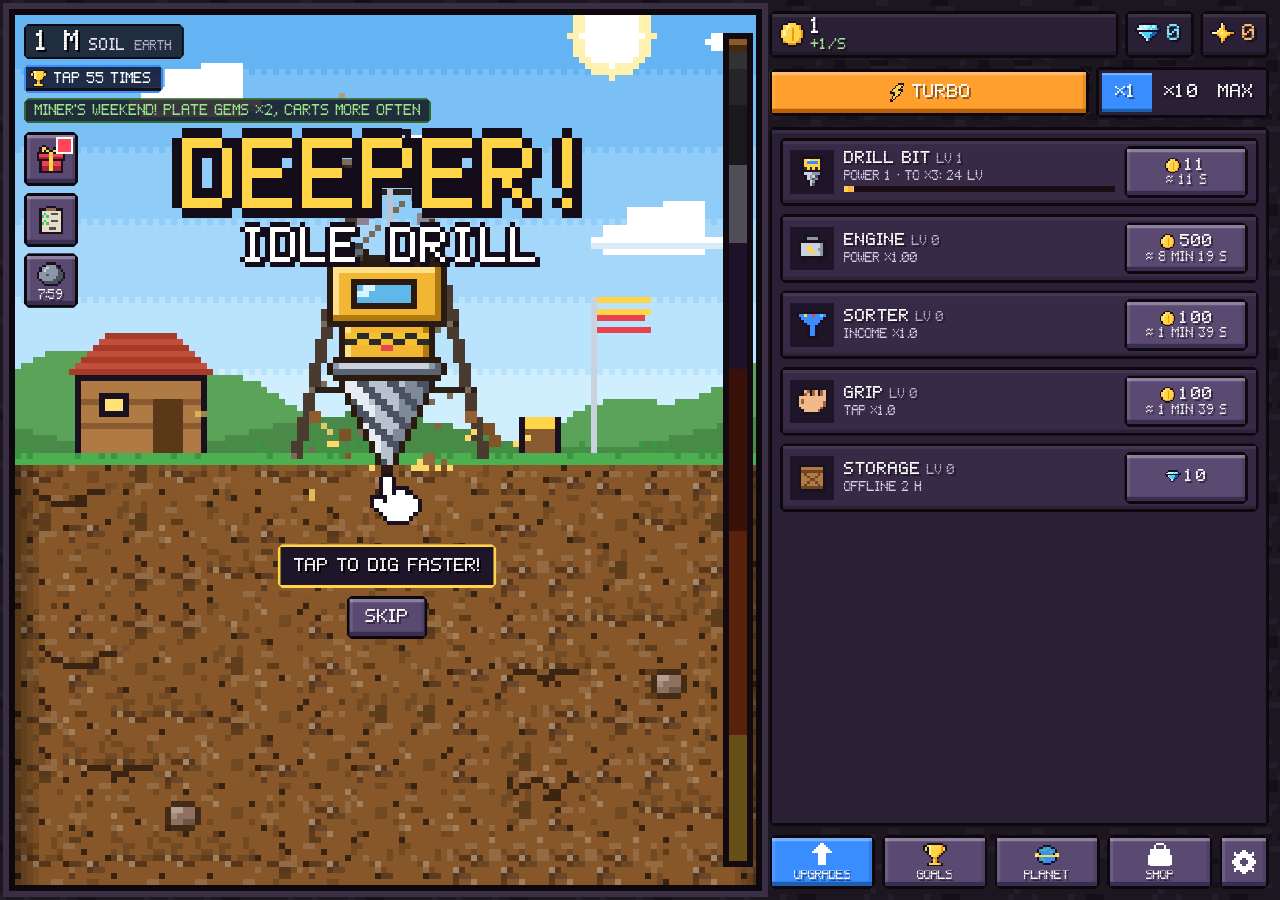
==== deep-drill/index.html @ 2fee003e "Deeper! Idle Drill: pixel-art idle drill game for CrazyGames" ====
<!doctype html>
<html lang="en">
<head>
  <meta charset="utf-8">
  <meta name="viewport" content="width=device-width,initial-scale=1,maximum-scale=1,user-scalable=no,viewport-fit=cover">
  <title>Deeper! Idle Drill</title>
  <link rel="stylesheet" href="css/style.css?v=12304f63">
  <script src="https://sdk.crazygames.com/crazygames-sdk-v3.js" onerror="window.__NO_SDK__=true"></script>
</head>
<body>
  <canvas id="game"></canvas>
  <div id="ui"></div>
  <div id="loader"><div class="ltitle">DEEPER!</div><div class="bar"><i></i></div></div>
  <script src="js/platform.js?v=12304f63"></script>
  <script src="js/i18n.js?v=12304f63"></script>
  <script src="js/audio.js?v=12304f63"></script>
  <script src="js/save.js?v=12304f63"></script>
  <script src="js/input.js?v=12304f63"></script>
  <script src="js/game/formulas.js?v=12304f63"></script>
  <script src="js/game/data.js?v=12304f63"></script>
  <script src="js/game/pixel.js?v=12304f63"></script>
  <script src="js/game/retention.js?v=12304f63"></script>
  <script src="js/game/crystal.js?v=12304f63"></script>
  <script src="js/game/sim.js?v=12304f63"></script>
  <script src="js/game/goals.js?v=12304f63"></script>
  <script src="js/game/render.js?v=12304f63"></script>
  <script src="js/ui.js?v=12304f63"></script>
  <script src="js/main.js?v=12304f63"></script>
</body>
</html>
---- deep-drill/css/style.css ----
@font-face { font-family: "DrillPixel"; src: url("../fonts/drillpixel.woff") format("woff"); font-display: block; }
:root {
  --mut: #B9AFCB;
  --font: "DrillPixel", system-ui, -apple-system, "Segoe UI", Roboto, Arial, sans-serif;
  --ink: #0C080E;
  --panel: #2A2036;
  --panel2: #362A46;
  --gold: #FFD447;
  --gem: #7FE3FF;
  --n: 4px;
  --notch: polygon(var(--n) 0, calc(100% - var(--n)) 0, 100% var(--n), 100% calc(100% - var(--n)), calc(100% - var(--n)) 100%, var(--n) 100%, 0 calc(100% - var(--n)), 0 var(--n));
}
html, body {
  margin: 0; height: 100%; overflow: hidden; background: #1B1620; color: #fff;
  touch-action: none; overscroll-behavior: none;
  -webkit-user-select: none; -moz-user-select: none; -ms-user-select: none; user-select: none;
  -webkit-touch-callout: none; -webkit-tap-highlight-color: transparent; font-family: var(--font);
}
#game { display: block; position: fixed; inset: 0; width: 100%; height: 100%; z-index: 0; image-rendering: pixelated; }
#ui { position: fixed; inset: 0; pointer-events: none; z-index: 1; }
#ui .interactive { pointer-events: auto; }
img.spr, .ic { image-rendering: pixelated; }

#loader {
  position: fixed; inset: 0; z-index: 20; display: flex; flex-direction: column; align-items: center; justify-content: center; gap: 18px;
  background: #1B1620; transition: opacity .3s;
}
#loader.out { opacity: 0; }
.ltitle { font: 900 42px/1 var(--font); letter-spacing: .08em; color: var(--gold); text-shadow: 4px 4px 0 #8A4A00, 4px 0 0 #8A4A00, 0 4px 0 #8A4A00; }
.bar { width: min(60vw, 260px); height: 16px; background: var(--ink); border: 3px solid #3A2E44; box-sizing: border-box; overflow: hidden; }
.bar i { display: block; height: 100%; width: 0; background: repeating-linear-gradient(90deg, #FFC93C 0 8px, #E89A1C 8px 16px); transition: width .2s; }

.ic { width: 1.25em; height: 1.25em; flex: none; display: block; }

/* ---------- layout ---------- */
#app {
  position: fixed; inset: 0; margin: auto; box-sizing: border-box;
  display: grid; gap: 8px;
  padding: calc(env(safe-area-inset-top) + 10px) calc(env(safe-area-inset-right) + 10px) calc(env(safe-area-inset-bottom) + 10px) calc(env(safe-area-inset-left) + 10px);
  grid-template-columns: minmax(0, 1fr);
  grid-template-rows: auto minmax(0, 60fr) auto minmax(0, 40fr) auto;
  grid-template-areas: "hud" "scene" "ctrl" "body" "tabs";
}
#hud { grid-area: hud; }
#sceneBox { grid-area: scene; position: relative; min-height: 0; margin: 4px; }
#ctrl { grid-area: ctrl; }
#body { grid-area: body; }
#tabs { grid-area: tabs; }
@media (min-aspect-ratio: 1/1) {
  #app {
    grid-template-columns: minmax(0, 60fr) minmax(0, 40fr);
    grid-template-rows: auto auto minmax(0, 1fr) auto;
    grid-template-areas: "scene hud" "scene ctrl" "scene body" "scene tabs";
  }
}

/* ---------- pixel boxes ---------- */
.px, .pill, #body, .urow, .card, .skin, .panel, .task, .dcard, .goal, .acct, .ach, .relicc, .seg, .toast, .tip .tt, .phint, .depthlbl, .strip, .lbanner, .hpbar, .layers {
  border: 3px solid var(--ink); clip-path: var(--notch); box-sizing: border-box;
}

/* ---------- buttons ---------- */
.btn {
  --c: #5A4A72; --s: #3A2E50;
  position: relative; display: inline-flex; align-items: center; justify-content: center; gap: .4em;
  border: 3px solid var(--ink); margin: 0; padding: 8px 12px; min-height: 44px; min-width: 44px; box-sizing: border-box;
  clip-path: var(--notch); border-radius: 0;
  font: 900 16px/1.1 var(--font); color: #fff; background: var(--c); letter-spacing: .02em;
  box-shadow: inset 0 -4px 0 var(--s), inset 0 3px 0 rgba(255,255,255,.3), inset 3px 0 0 rgba(255,255,255,.1), inset -3px 0 0 rgba(0,0,0,.12);
  cursor: pointer; outline: none; text-shadow: 2px 2px 0 rgba(0,0,0,.45);
  transition: transform .06s, opacity .15s, filter .15s;
  touch-action: manipulation;
}
.btn:active:not(:disabled) { transform: translateY(2px); box-shadow: inset 0 -1px 0 var(--s), inset 0 3px 0 rgba(0,0,0,.2); }
.btn.pop { animation: pop .12s steps(3); }
.btn:disabled { opacity: .5; cursor: default; filter: saturate(.4); }
.btn:focus-visible { filter: brightness(1.2); }
.btn .lbl { display: block; min-width: 0; overflow: hidden; text-align: center; }
.green { --c: #3CC66B; --s: #1E8A44; }
.blue { --c: #3A8DFF; --s: #1D5FB0; }
.orange { --c: #FF9F2E; --s: #B8600A; }
.purple { --c: #9B5DE5; --s: #6A38AD; }
.red { --c: #F0465A; --s: #A82334; }
.gray { --c: #5A4A72; --s: #3A2E50; }
.ad { --c: #FF5A8A; --s: #B82E5A; }
.gemc { --c: #2FA8C8; --s: #176E88; }
.btn.big { font-size: 21px; padding: 12px 22px; min-height: 58px; }
.btn.icon { padding: 0; width: 44px; height: 44px; }
.btn.icon .ic { width: 22px; height: 22px; }
@keyframes pop { from { scale: .92; } to { scale: 1; } }
@keyframes beat { 0%, 100% { scale: 1; } 50% { scale: 1.07; } }
@keyframes blink { 50% { filter: brightness(1.35); } }

.amt { display: inline-flex; align-items: center; gap: 4px; white-space: nowrap; }
.amt .ic { width: 1.1em; height: 1.1em; }
.dot { position: absolute; top: 2px; right: 2px; width: 12px; height: 12px; background: #FF4757; border: 2px solid #fff; animation: blink .6s steps(1) infinite; }

/* ---------- hud ---------- */
#hud { display: flex; gap: 6px; align-items: stretch; min-width: 0; }
.pill {
  display: flex; align-items: center; gap: 6px; padding: 4px 9px 4px 6px; min-width: 0;
  background: var(--panel); box-shadow: inset 0 3px 0 rgba(255,255,255,.08), inset 0 -3px 0 rgba(0,0,0,.25);
  font: 900 18px/1 var(--font); white-space: nowrap; text-shadow: 2px 2px 0 rgba(0,0,0,.5);
}
.pill .ic { width: 24px; height: 24px; }
.pill.coins { flex: 1 1 auto; }
.pill .pv { display: flex; flex-direction: column; gap: 2px; min-width: 0; }
.pill .pv small { font: 900 12px/1 var(--font); color: #9BE58A; }
.pill .pv small.turbo { color: #FFB347; }
.pill.gems b { color: var(--gem); }
.pill.shards b { color: #FFB86B; }

/* ---------- scene overlays ---------- */
.sctop { position: absolute; left: 8px; right: 26px; top: 8px; display: flex; flex-direction: column; align-items: flex-start; gap: 5px; pointer-events: none; }
#sceneBox.busy .sctop { visibility: hidden; }
.depthlbl { display: flex; align-items: baseline; gap: 8px; padding: 3px 9px; background: rgba(12,8,14,.78); max-width: 100%; border-width: 2px; }
.depthlbl b { font: 900 22px/1.1 var(--font); font-variant-numeric: tabular-nums; text-shadow: 2px 2px 0 #000; white-space: nowrap; }
.depthlbl span { font: 900 14px/1.1 var(--font); color: #EDE6F7; min-width: 0; overflow: hidden; text-overflow: ellipsis; white-space: nowrap; }
.depthlbl em { font: 800 12px/1 var(--font); color: var(--mut); font-style: normal; white-space: nowrap; }
.strip { padding: 3px 8px; font: 900 12px/1.2 var(--font); background: rgba(12,8,14,.8); max-width: 100%; border-width: 2px; }
.strip.vein { color: #FFE27A; border-color: #8A6A10; }
.strip.wknd { color: #9BE58A; border-color: #2E6A2A; }
.scleft { display: flex; flex-direction: column; gap: 6px; margin-top: 3px; }
.scleft .btn { width: 50px; height: 50px; padding: 0; flex-direction: column; gap: 1px; }
.scleft .btn .ic { width: 26px; height: 26px; }
.scleft .btn small { font: 900 10px/1 var(--font); font-variant-numeric: tabular-nums; }
.scleft .btn.ready { --c: #3CC66B; --s: #1E8A44; animation: beat .8s steps(2) infinite; }

.platebox { position: absolute; left: 66px; right: 26px; max-width: 380px; margin: 0 auto; display: none; flex-direction: column; align-items: center; gap: 4px; pointer-events: none; }
.platebox.on { display: flex; }
.platebox .prow { display: flex; align-items: center; gap: 6px; width: 100%; }
.hpbar { flex: 1; height: 20px; background: #1A0E14; position: relative; border-width: 2px; }
.hpbar i { position: absolute; left: 0; top: 0; bottom: 0; background: repeating-linear-gradient(90deg, #F0465A 0 6px, #FF6A4A 6px 12px); box-shadow: inset 0 3px 0 rgba(255,255,255,.3); }
.hpbar span { position: absolute; inset: 0; display: flex; align-items: center; justify-content: center; font: 900 11px/1 var(--font); text-shadow: 1px 1px 0 #000, -1px 0 0 #000; }
.tring { width: 34px; height: 34px; position: relative; flex: none; }
.tring svg { width: 100%; height: 100%; display: block; transform: rotate(-90deg); }
.tring .rbg { fill: #1A0E14; stroke: #3A2E44; stroke-width: 5; }
.tring .rfg { fill: none; stroke: #FFD447; stroke-width: 5; }
.tring b { position: absolute; inset: 0; display: flex; align-items: center; justify-content: center; font: 900 12px/1 var(--font); }
.phint { font: 900 13px/1.25 var(--font); text-align: center; padding: 3px 8px; background: rgba(12,8,14,.85); border-width: 2px; }

.corebox { position: absolute; left: 50%; top: 66%; transform: translate(-50%, -50%); display: none; flex-direction: column; align-items: center; gap: 8px; width: min(90%, 360px); }
.corebox.on { display: flex; }
.corebox .btn { animation: beat .8s steps(2) infinite; }
.corebox .phint { color: #3A1A00; background: #FFF0C8; }

.lbanner { position: absolute; left: 50%; top: 22%; transform: translate(-50%, -50%); padding: 8px 16px; display: none; flex-direction: column; align-items: center; gap: 4px;
  background: #2A2036; font: 900 21px/1.15 var(--font); text-align: center; pointer-events: none; max-width: 86%; text-shadow: 2px 2px 0 #000;
  box-shadow: inset 0 3px 0 rgba(255,255,255,.12); }
.lbanner.on { display: flex; animation: bannerin .3s steps(4); }
@keyframes bannerin { from { opacity: 0; transform: translate(-50%, -80%); } to { opacity: 1; transform: translate(-50%, -50%); } }
.lbanner small { font: 900 15px/1 var(--font); color: var(--gem); display: flex; align-items: center; gap: 4px; }
.lbanner small .ic { width: 20px; height: 20px; }

.strip.quest { display: flex; align-items: center; gap: 6px; color: #fff; font: 900 12px/1.2 var(--font); cursor: pointer; border-color: #3A8DFF; background: rgba(18,24,48,.88);
  padding: 3px 8px 3px 4px; min-height: 26px; text-align: left; position: relative; overflow: hidden; }
.strip.quest .qic .ic { width: 16px; height: 16px; }
.strip.quest > span:nth-child(2) { min-width: 0; overflow: hidden; text-overflow: ellipsis; white-space: nowrap; }
.strip.quest .qbar { position: absolute; left: 0; right: 0; bottom: 0; height: 3px; background: #1A0E14; }
.strip.quest .qbar i { display: block; height: 100%; background: #3A8DFF; }
.strip.quest.done { border-color: #3CC66B; color: #9BE58A; }
.strip.quest.pulse { animation: blink .25s steps(1) 4; }
.lbanner.warn { background: #4A1420; border-color: #FF4A4A; color: #FFD8D8; top: 84%; font-size: 17px; }

.utip { position: fixed; z-index: 8; width: 250px; display: none; flex-direction: column; gap: 5px; padding: 9px 11px; pointer-events: none;
  background: #1E1628; border: 3px solid #FFD447; clip-path: var(--notch); box-sizing: border-box; font: 700 12px/1.35 var(--font); color: #E6DDF2; }
.utip.on { display: flex; }
.utip b { font: 900 15px/1.1 var(--font); color: #FFE27A; text-shadow: 2px 2px 0 #000; }
.utip p { margin: 0; }
.utip .trow { display: flex; justify-content: space-between; gap: 8px; }
.utip .trow span { color: var(--mut); }
.utip .trow em { font-style: normal; font-weight: 900; color: #fff; }
.utip .trow em.up { color: #9BE58A; }
.utip .tlook { display: flex; align-items: center; gap: 6px; padding-top: 4px; border-top: 2px solid #3A2E44; color: #FFB86B; font-weight: 900; }
.utip .tlook .ic { width: 18px; height: 18px; }
.urow { cursor: help; }
.urow .ubtn { cursor: pointer; }

.cmps { display: flex; flex-direction: column; gap: 4px; padding: 7px 9px; background: var(--panel2); border: 3px solid var(--ink); clip-path: var(--notch); }
.cmp { display: grid; grid-template-columns: 1fr auto 14px auto; align-items: center; gap: 6px; font: 800 14px/1.2 var(--font); }
.cmp span { color: var(--mut); }
.cmp em { font-style: normal; color: #D6CCE6; text-align: right; }
.cmp i { font-style: normal; color: #FFD447; font-size: 10px; text-align: center; }
.cmp b { color: #9BE58A; font-weight: 900; }
.newperk { display: flex; align-items: center; justify-content: center; gap: 8px; padding: 7px; background: #3A2A10; border: 3px solid #FFB347; clip-path: var(--notch);
  font: 900 14px/1.25 var(--font); color: #FFE2A8; text-align: center; }
.newperk .ic { width: 22px; height: 22px; }
.ptext.small { font-size: 13px; }
.ach.perk em { font-style: normal; font: 800 11px/1 var(--font); color: var(--mut); white-space: nowrap; }
.task.macro .mrw { display: flex; align-items: center; opacity: .7; font: 900 14px/1 var(--font); }
.qcard .gbar { height: 8px; background: #1A0E14; margin: 4px 0; }
.qcard .gbar i { display: block; height: 100%; background: repeating-linear-gradient(90deg, #3A8DFF 0 5px, #7FE3FF 5px 10px); }
.qcard.done { border-color: #3CC66B; }

/* ---------- ctrl ---------- */
#ctrl { display: flex; gap: 6px; align-items: center; }
.turbob { flex: 1 1 auto; min-width: 0; --c: #FF9F2E; --s: #B8600A; font-variant-numeric: tabular-nums; }
.turbob.on { --c: #FF7A1A; --s: #A84008; animation: blink .5s steps(1) infinite; }
.seg { display: flex; background: var(--panel); padding: 3px; gap: 3px; flex: none; }
.seg .btn { min-height: 36px; min-width: 46px; padding: 4px 8px; font-size: 14px; border-width: 0; --c: transparent; --s: transparent; box-shadow: none; clip-path: none; }
.seg .btn.on { --c: #3A8DFF; --s: #1D5FB0; box-shadow: inset 0 -3px 0 var(--s), inset 0 2px 0 rgba(255,255,255,.3); }

/* ---------- body ---------- */
#body { background: var(--panel); padding: 7px; min-height: 0; box-shadow: inset 0 3px 0 rgba(255,255,255,.06); }
.scroll { overflow-y: auto; overflow-x: hidden; touch-action: pan-y; -webkit-overflow-scrolling: touch; overscroll-behavior: contain;
  scrollbar-width: thin; scrollbar-color: #5A4A72 transparent; }
.scroll::-webkit-scrollbar { width: 8px; }
.scroll::-webkit-scrollbar-thumb { background: #5A4A72; }
.tabpane { display: flex; flex-direction: column; gap: 7px; }

.urow { display: flex; align-items: center; gap: 9px; padding: 5px 7px; background: var(--panel2); position: relative; box-shadow: inset 0 3px 0 rgba(255,255,255,.06), inset 0 -3px 0 rgba(0,0,0,.2); }
.urow .uic { flex: none; width: 40px; height: 40px; background: #1E1628; display: flex; align-items: center; justify-content: center; }
.urow .uic .ic { width: 30px; height: 30px; }
.urow .uinfo { flex: 1 1 auto; min-width: 0; display: flex; flex-direction: column; gap: 3px; }
.urow .uname { display: flex; align-items: baseline; gap: 6px; font: 900 15px/1.1 var(--font); white-space: nowrap; overflow: hidden; text-shadow: 2px 2px 0 rgba(0,0,0,.4); }
.urow .uname em { font: 800 12px/1 var(--font); color: var(--mut); font-style: normal; }
.urow .ueff { font: 800 12px/1.15 var(--font); color: #D6CCE6; white-space: nowrap; overflow: hidden; text-overflow: ellipsis; }
.urow .ubar { height: 6px; background: #1A0E14; overflow: hidden; }
.urow .ubar i { display: block; height: 100%; background: repeating-linear-gradient(90deg, #FFD447 0 4px, #FFB347 4px 8px); }
.urow .ubtn { flex: none; width: 114px; min-height: 48px; flex-direction: column; gap: 2px; padding: 4px 6px; --c: #3CC66B; --s: #1E8A44; }
.urow .ubtn .lbl { display: inline-flex; align-items: center; gap: 4px; font-size: 15px; }
.urow .ubtn small { font: 800 11px/1 var(--font); opacity: .92; }
.urow .ubtn.no { --c: #5A4A72; --s: #3A2E50; }
.urow .ubtn.can { animation: blink 1s steps(1) infinite; }
.urow .ubtn.gemb { --c: #2FA8C8; --s: #176E88; }
.urow .ubtn.gemb.no { --c: #5A4A72; --s: #3A2E50; }
.urow.hl { border-color: #FFD447; }

.card { display: flex; align-items: center; gap: 9px; padding: 7px; background: var(--panel2); }
.card .uic { flex: none; width: 40px; height: 40px; display: flex; align-items: center; justify-content: center; }
.card .uic .ic { width: 30px; height: 30px; }
.card .cinfo { flex: 1; min-width: 0; }
.card .cname { font: 900 15px/1.2 var(--font); }
.card .cdesc { font: 700 12px/1.3 var(--font); color: var(--mut); }
.card .cbtns { display: flex; flex-direction: column; gap: 5px; flex: none; width: 46%; max-width: 210px; }
.card .cbtns .btn { font-size: 14px; padding: 6px 8px; }
.card .cbtns .btn .lbl { display: inline-flex; align-items: center; gap: 4px; }
.card .chave { font: 800 11px/1.3 var(--font); color: #FFB86B; margin-top: 2px; }
.card .uic img.spr { width: 34px; height: auto; }
.gemhead { display: flex; align-items: center; justify-content: center; gap: 8px; padding: 6px; font: 900 22px/1 var(--font); color: var(--gem);
  background: #1E2A3A; border: 3px solid var(--ink); clip-path: var(--notch); text-shadow: 2px 2px 0 #000; }
.gemhead .ic { width: 26px; height: 26px; }
.sechead { font: 900 13px/1 var(--font); text-transform: uppercase; letter-spacing: .1em; color: #FFD447; padding: 6px 2px 0; text-shadow: 2px 2px 0 #000; }
.note { font: 700 12px/1.35 var(--font); color: var(--mut); text-align: center; padding: 2px 6px; }
.skins { display: grid; grid-template-columns: repeat(auto-fill, minmax(96px, 1fr)); gap: 7px; }
.skin { display: flex; flex-direction: column; align-items: center; gap: 4px; padding: 7px 5px; background: var(--panel2); }
.skin.sel { border-color: #3CC66B; }
.skin canvas { height: 76px; width: auto; display: block; image-rendering: pixelated; }
.skin .sn { font: 900 12px/1.15 var(--font); text-align: center; min-height: 28px; display: flex; align-items: center; }
.skin .btn { width: 100%; min-height: 40px; font-size: 13px; padding: 5px 4px; }
.skin .btn .lbl { display: inline-flex; align-items: center; gap: 3px; }

.plhead { display: flex; align-items: center; gap: 10px; }
.plhead .pname { font: 900 20px/1.1 var(--font); text-shadow: 2px 2px 0 #000; }
.plhead .pmeta { font: 800 12px/1.35 var(--font); color: var(--mut); }
.plhead .pmeta b { color: #FFB86B; }
.layers { display: flex; flex-direction: column; overflow: hidden; }
.lrow { display: flex; align-items: center; gap: 8px; padding: 4px 8px; font: 900 13px/1.2 var(--font); position: relative; min-height: 26px; box-shadow: inset 0 2px 0 rgba(255,255,255,.15), inset 0 -2px 0 rgba(0,0,0,.2); }
.lrow.future { filter: brightness(.42) saturate(.6); }
.lrow .ln { flex: 1; min-width: 0; text-shadow: 1px 1px 0 rgba(0,0,0,.7); }
.lrow .ld { font: 800 11px/1 var(--font); opacity: .95; text-shadow: 1px 1px 0 rgba(0,0,0,.7); white-space: nowrap; }
.lrow .here { padding: 2px 5px; background: #fff; color: #222; font: 900 10px/1.2 var(--font); text-transform: uppercase; }
.lrow.vein { outline: 2px solid #FFD447; outline-offset: -4px; animation: blink 1s steps(1) infinite; }
.relics { display: grid; grid-template-columns: repeat(auto-fill, minmax(70px, 1fr)); gap: 6px; }
.relicc { display: flex; flex-direction: column; align-items: center; gap: 3px; padding: 6px 3px; background: var(--panel2); text-align: center; font: 800 11px/1.15 var(--font); min-height: 80px; }
.relicc img { width: 40px; height: 40px; filter: brightness(0) opacity(.45); }
.relicc.on { border-color: #9B5DE5; }
.relicc.on img { filter: none; }
.relicc em { font-style: normal; color: var(--mut); font-size: 10px; }
.ach { display: flex; align-items: center; gap: 8px; padding: 5px 8px; background: var(--panel2); font: 800 13px/1.2 var(--font); }
.ach.done { background: #1E4A30; }
.ach .an { flex: 1; min-width: 0; }
.ach .ic { width: 20px; height: 20px; }
.ach .chk { color: #3CC66B; }

/* ---------- tabs ---------- */
#tabs { display: flex; gap: 6px; }
#tabs .btn { flex: 1 1 0; min-width: 0; padding: 4px; min-height: 50px; font-size: 13px; flex-direction: column; gap: 3px; }
#tabs .btn .ic { width: 22px; height: 22px; }
#tabs .btn.gear { flex: 0 0 54px; }
#tabs .btn.on { --c: #3A8DFF; --s: #1D5FB0; }

/* ---------- modals ---------- */
.overlay { position: fixed; inset: 0; z-index: 5; display: flex; align-items: center; justify-content: center; box-sizing: border-box;
  background: rgba(8,6,12,.7); padding: calc(env(safe-area-inset-top) + 10px) 10px calc(env(safe-area-inset-bottom) + 10px); animation: fade .15s steps(3); }
.overlay.out { animation: fadeout .15s steps(3) forwards; }
@keyframes fade { from { opacity: 0; } to { opacity: 1; } }
@keyframes fadeout { to { opacity: 0; } }
@keyframes popin { from { transform: scale(.85); } to { transform: scale(1); } }
.panel { --n: 6px; position: relative; width: min(100%, 420px); max-height: 100%; display: flex; flex-direction: column; gap: 11px;
  padding: 16px 14px 14px; background: #2E2340; border-width: 4px; box-shadow: inset 0 4px 0 rgba(255,255,255,.1), inset 0 -4px 0 rgba(0,0,0,.3);
  animation: popin .16s steps(3); overflow: hidden; }
.panel .pscroll { min-height: 0; display: flex; flex-direction: column; gap: 9px; }
.ptitle { font: 900 22px/1.15 var(--font); text-align: center; padding: 0 46px; text-shadow: 3px 3px 0 #000; color: #FFE27A; }
.ptext { text-align: center; color: var(--mut); font: 700 15px/1.35 var(--font); }
.pbtns { display: flex; flex-direction: column; gap: 9px; }
.pbtns .btn { width: 100%; }
.xbtn { position: absolute; top: 8px; right: 8px; width: 44px; height: 44px; z-index: 1; }
.bigval { display: flex; justify-content: center; align-items: center; gap: 8px; font: 900 34px/1 var(--font); text-shadow: 3px 3px 0 #000; }
.bigval .ic { width: 38px; height: 38px; }
.gline { display: flex; justify-content: center; align-items: center; gap: 10px; flex-wrap: wrap; font: 900 16px/1.2 var(--font); color: #EDE6F7; }
.goal { padding: 7px 9px 9px; background: var(--panel2); display: flex; flex-direction: column; gap: 5px; }
.goal .gl { font: 900 11px/1 var(--font); color: #FFD447; text-transform: uppercase; letter-spacing: .1em; }
.goal .gt { font: 900 14px/1.25 var(--font); }
.goal .gbar { height: 10px; background: #1A0E14; overflow: hidden; }
.goal .gbar i { display: block; height: 100%; background: repeating-linear-gradient(90deg, #3CC66B 0 6px, #5AE08A 6px 12px); }
.bigicon { display: flex; justify-content: center; }
.bigicon .ic { width: 84px; height: 84px; }
.bigicon.shake .ic { animation: wob .5s steps(4) infinite; }
@keyframes wob { 0%, 100% { transform: rotate(0); } 25% { transform: rotate(-8deg); } 75% { transform: rotate(8deg); } }
.timer { text-align: center; font: 900 28px/1 var(--font); font-variant-numeric: tabular-nums; text-shadow: 3px 3px 0 #000; }

.dgrid { display: grid; grid-template-columns: repeat(4, 1fr); gap: 6px; }
.dcard { position: relative; display: flex; flex-direction: column; align-items: center; justify-content: center; gap: 5px; padding: 7px 3px;
  background: var(--panel2); min-height: 74px; text-align: center; }
.dcard.d7 { grid-column: span 2; background: #4A3A1E; }
.dcard.cur { background: #3CC66B; border-color: #FFD447; animation: blink .7s steps(1) infinite; }
.dcard.done { opacity: .45; }
.dday { font: 900 12px/1 var(--font); color: var(--mut); }
.dcard.cur .dday { color: #fff; }
.ri { display: inline-flex; align-items: center; gap: 3px; font: 900 13px/1.1 var(--font); justify-content: center; }
.ri .ic { width: 20px; height: 20px; }

.tlist { display: flex; flex-direction: column; gap: 7px; }
.task { display: flex; align-items: center; gap: 9px; padding: 7px 9px; background: var(--panel2); }
.task .uic { flex: none; display: flex; align-items: center; justify-content: center; }
.task .uic .ic { width: 30px; height: 30px; }
.task .tinfo { flex: 1; min-width: 0; display: flex; flex-direction: column; gap: 4px; }
.task .tn { font: 900 14px/1.2 var(--font); }
.task .tb { height: 8px; background: #1A0E14; overflow: hidden; }
.task .tb i { display: block; height: 100%; background: repeating-linear-gradient(90deg, #3A8DFF 0 5px, #7FE3FF 5px 10px); }
.task .tp { font: 800 11px/1 var(--font); color: var(--mut); }
.task .btn { flex: none; min-width: 84px; font-size: 14px; }
.task.claimed { opacity: .55; }
.chk .ic { width: 28px; height: 28px; }

.srows { display: flex; flex-direction: column; gap: 7px; }
.srow { display: flex; align-items: center; gap: 10px; min-height: 46px; }
.srow .sname { flex: 1; font: 900 16px/1.2 var(--font); min-width: 0; }
.srow .sic { color: var(--mut); } .srow .sic .ic { width: 22px; height: 22px; }
.tog { width: 66px; height: 42px; min-height: 42px; padding: 0; }
.tog i { position: absolute; left: 4px; top: 4px; width: 24px; height: 28px; background: #fff; box-shadow: inset 0 -4px 0 #B9AFCB; transition: left .1s steps(2); }
.tog.on { --c: #3CC66B; --s: #1E8A44; }
.tog.on i { left: 32px; }
.opts { display: flex; gap: 5px; }
.opts .btn { min-height: 42px; padding: 5px 9px; font-size: 14px; }
.opts .btn.on { --c: #3A8DFF; --s: #1D5FB0; }
.flag .ic { width: 27px; height: 18px; }
.acct { padding: 9px; background: var(--panel2); display: flex; flex-direction: column; gap: 8px; }
.keys { font: 800 12px/1.3 var(--font); color: var(--mut); text-align: center; }

.blocker { position: fixed; inset: 0; z-index: 9; background: rgba(0,0,0,.3); display: flex; align-items: center; justify-content: center; }
.blocker i { width: 36px; height: 36px; background: #FFD447; animation: spin .8s steps(4) infinite; clip-path: polygon(0 0, 40% 0, 40% 40%, 100% 40%, 100% 100%, 60% 100%, 60% 60%, 0 60%); }
@keyframes spin { to { transform: rotate(360deg); } }

/* ---------- toasts ---------- */
.toasts { position: absolute; left: 6px; right: 22px; bottom: 10px; z-index: 10; display: flex; flex-direction: column; align-items: center; gap: 5px; pointer-events: none; }
.toast { display: flex; align-items: center; gap: 8px; padding: 7px 12px; background: #1E1628; font: 900 15px/1.25 var(--font);
  animation: popin .2s steps(3); max-width: 88vw; text-align: center; transition: opacity .3s steps(3), transform .3s steps(3); text-shadow: 2px 2px 0 #000; }
.toast.out { opacity: 0; transform: translateY(-8px); }
.toast .ic { width: 24px; height: 24px; }

/* ---------- tutorial ---------- */
.tip { position: fixed; z-index: 4; display: flex; flex-direction: column; align-items: center; gap: 7px; pointer-events: none; animation: popin .2s steps(3); transform: translate(-50%, 0); }
.tip .tt { background: #1E1628; padding: 8px 12px; font: 900 16px/1.25 var(--font); text-align: center; max-width: 260px; text-shadow: 2px 2px 0 #000; border-color: #FFD447; }
.tip .btn { pointer-events: auto; min-height: 40px; font-size: 14px; padding: 5px 14px; }
.hand { position: fixed; z-index: 4; width: 48px; height: 48px; pointer-events: none; animation: handtap .8s steps(2) infinite; }
.hand .ic { width: 100%; height: 100%; }
@keyframes handtap { 0%, 100% { transform: translate(0, 8px); } 50% { transform: translate(0, 0); } }

/* ---------- compact ---------- */
@media (max-height: 560px) {
  #app { gap: 6px; padding-top: calc(env(safe-area-inset-top) + 7px); padding-bottom: calc(env(safe-area-inset-bottom) + 7px); }
  .pill { font-size: 15px; padding: 3px 7px 3px 5px; }
  .pill .ic { width: 20px; height: 20px; }
  .pill .pv small { font-size: 11px; }
  #ctrl .btn { min-height: 40px; }
  .seg .btn { min-height: 32px; min-width: 42px; }
  #tabs .btn { min-height: 44px; gap: 1px; padding: 2px; }
  #tabs .btn .ic { width: 18px; height: 18px; }
  #tabs .btn .lbl { font-size: 11px; }
  .urow { padding: 4px 5px; gap: 7px; }
  .urow .uic { width: 34px; height: 34px; } .urow .uic .ic { width: 26px; height: 26px; }
  .urow .ubtn { width: 100px; min-height: 44px; }
  .panel { padding: 12px 10px 10px; gap: 8px; }
  .ptitle { font-size: 19px; }
  .bigval { font-size: 28px; }
  .bigicon .ic { width: 60px; height: 60px; }
  .dcard { min-height: 56px; padding: 4px 3px; }
  .depthlbl b { font-size: 18px; }
  .scleft .btn { width: 46px; height: 46px; }
  .lbanner { font-size: 17px; }
}
@media (max-height: 560px) and (orientation: landscape) {
  .pbtns { flex-direction: row; flex-wrap: wrap; }
  .pbtns .btn { flex: 1 1 40%; width: auto; }
  .panel { width: min(100%, 520px); }
  .panel.wide { width: min(100%, 640px); }
}
@media (max-width: 380px) {
  .urow .ubtn { width: 96px; }
  .pill { font-size: 15px; }
}

/* ---------- pixel font sizing: the font is wider and taller than a system font, and has one weight ---------- */
html, body { font-synthesis: none; -webkit-font-smoothing: none; }
* { font-weight: normal !important; }
.pill { font-size: 17px; }
.pill .pv small { font-size: 11px; }
.btn { font-size: 14px; letter-spacing: 0; }
.btn.big { font-size: 18px; }
#tabs .btn { font-size: 10px; padding: 4px 2px; }
#tabs .btn .lbl { max-width: 100%; }
#tabs .btn.gear { flex: 0 0 46px; }
.depthlbl b { font-size: 21px; }
.depthlbl span { font-size: 12px; }
.depthlbl em { font-size: 10px; }
.strip, .strip.quest { font-size: 11px; }
.phint { font-size: 11px; }
.lbanner { font-size: 18px; }
.lbanner small { font-size: 13px; }
.urow .uname { font-size: 13px; }
.urow .uname em { font-size: 10px; }
.urow .ueff { font-size: 10px; }
.urow .ubtn .lbl { font-size: 13px; }
.urow .ubtn small { font-size: 10px; }
.card .cname { font-size: 13px; }
.card .cdesc { font-size: 10px; line-height: 1.4; }
.card .chave { font-size: 10px; }
.card .cbtns .btn { font-size: 12px; }
.sechead { font-size: 12px; }
.note { font-size: 10px; line-height: 1.45; }
.ptitle { font-size: 20px; }
.ptext { font-size: 12px; line-height: 1.45; }
.ptext.small { font-size: 11px; }
.bigval { font-size: 30px; }
.gline { font-size: 13px; }
.goal .gl { font-size: 10px; }
.goal .gt { font-size: 12px; }
.task .tn { font-size: 12px; }
.task .tp { font-size: 10px; }
.task .btn { font-size: 12px; }
.ach { font-size: 11px; }
.ach.perk em { font-size: 9px; }
.lrow { font-size: 12px; }
.lrow .ld { font-size: 10px; }
.lrow .here { font-size: 9px; }
.relicc { font-size: 9px; }
.skin .sn { font-size: 10px; }
.skin .btn { font-size: 11px; }
.srow .sname { font-size: 14px; }
.opts .btn { font-size: 12px; }
.keys { font-size: 10px; }
.toast { font-size: 13px; }
.tip .tt { font-size: 14px; line-height: 1.35; }
.utip { font-size: 11px; line-height: 1.45; }
.utip b { font-size: 14px; }
.cmp { font-size: 12px; }
.newperk { font-size: 12px; }
.dday { font-size: 10px; }
.ri { font-size: 11px; }
.plhead .pname { font-size: 18px; }
.plhead .pmeta { font-size: 10px; line-height: 1.5; }
.gemhead { font-size: 20px; }
.timer { font-size: 26px; }
.ltitle { font-size: 44px; }
.pill.bump { animation: bump .18s steps(3); }
@keyframes bump { 50% { transform: scale(1.12); filter: brightness(1.4); } }
@media (max-height: 560px) {
  .pill { font-size: 14px; }
  #tabs .btn .lbl { font-size: 10px; }
  .ptitle { font-size: 17px; }
  .depthlbl b { font-size: 17px; }
  .lbanner { font-size: 15px; }
}
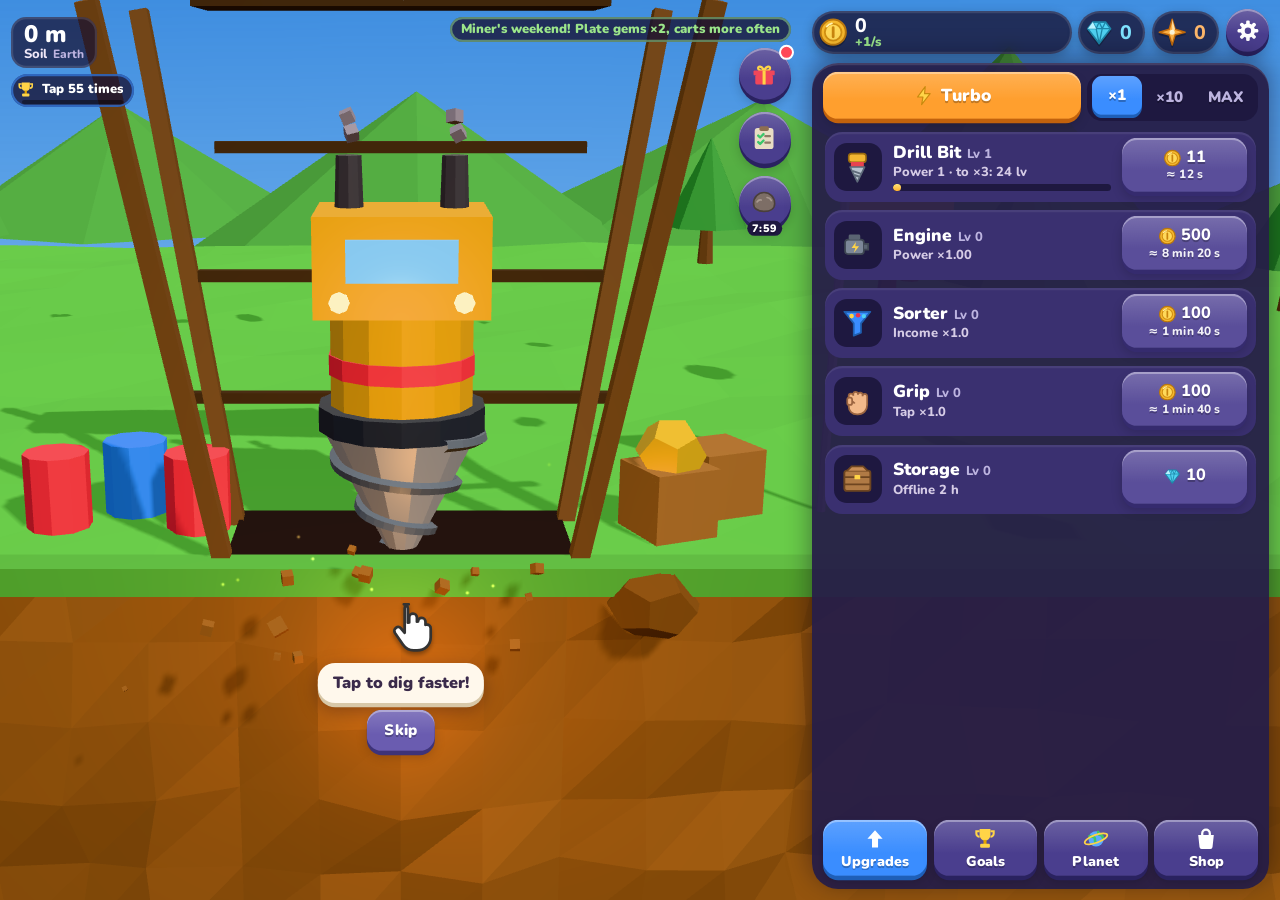
==== commit ca3cd15e: "Move the game to 3D: three.js cross-section mine, soft cartoon UI, phone bottom sheet - render3d.js " ====
--- a/deep-drill/index.html
+++ b/deep-drill/index.html
@@ -4,27 +4,28 @@
   <meta charset="utf-8">
   <meta name="viewport" content="width=device-width,initial-scale=1,maximum-scale=1,user-scalable=no,viewport-fit=cover">
   <title>Deeper! Idle Drill</title>
-  <link rel="stylesheet" href="css/style.css?v=12304f63">
+  <link rel="preload" href="fonts/nunito-latin-900.woff2" as="font" type="font/woff2" crossorigin>
+  <link rel="stylesheet" href="css/style.css?v=95cc68b8">
   <script src="https://sdk.crazygames.com/crazygames-sdk-v3.js" onerror="window.__NO_SDK__=true"></script>
 </head>
 <body>
   <canvas id="game"></canvas>
   <div id="ui"></div>
   <div id="loader"><div class="ltitle">DEEPER!</div><div class="bar"><i></i></div></div>
-  <script src="js/platform.js?v=12304f63"></script>
-  <script src="js/i18n.js?v=12304f63"></script>
-  <script src="js/audio.js?v=12304f63"></script>
-  <script src="js/save.js?v=12304f63"></script>
-  <script src="js/input.js?v=12304f63"></script>
-  <script src="js/game/formulas.js?v=12304f63"></script>
-  <script src="js/game/data.js?v=12304f63"></script>
-  <script src="js/game/pixel.js?v=12304f63"></script>
-  <script src="js/game/retention.js?v=12304f63"></script>
-  <script src="js/game/crystal.js?v=12304f63"></script>
-  <script src="js/game/sim.js?v=12304f63"></script>
-  <script src="js/game/goals.js?v=12304f63"></script>
-  <script src="js/game/render.js?v=12304f63"></script>
-  <script src="js/ui.js?v=12304f63"></script>
-  <script src="js/main.js?v=12304f63"></script>
+  <script src="js/platform.js?v=95cc68b8"></script>
+  <script src="js/i18n.js?v=95cc68b8"></script>
+  <script src="js/audio.js?v=95cc68b8"></script>
+  <script src="js/save.js?v=95cc68b8"></script>
+  <script src="js/input.js?v=95cc68b8"></script>
+  <script src="js/game/formulas.js?v=95cc68b8"></script>
+  <script src="js/game/data.js?v=95cc68b8"></script>
+  <script src="js/game/looks.js?v=95cc68b8"></script>
+  <script src="js/game/retention.js?v=95cc68b8"></script>
+  <script src="js/game/crystal.js?v=95cc68b8"></script>
+  <script src="js/game/sim.js?v=95cc68b8"></script>
+  <script src="js/game/goals.js?v=95cc68b8"></script>
+  <script src="js/ui.js?v=95cc68b8"></script>
+  <script type="module" src="js/game/render3d.js?v=95cc68b8"></script>
+  <script type="module" src="js/main.js?v=95cc68b8"></script>
 </body>
 </html>
--- a/deep-drill/css/style.css
+++ b/deep-drill/css/style.css
@@ -1,475 +1,443 @@
-@font-face { font-family: "DrillPixel"; src: url("../fonts/drillpixel.woff") format("woff"); font-display: block; }
+@font-face { font-family: "Nunito"; font-weight: 800; font-display: swap; src: url("../fonts/nunito-latin-800.woff2") format("woff2"); unicode-range: U+0000-00FF, U+0131, U+0152-0153, U+02BB-02BC, U+02C6, U+02DA, U+02DC, U+2000-206F, U+2074, U+20AC, U+2122, U+2191, U+2193, U+2212, U+2215, U+FEFF, U+FFFD; }
+@font-face { font-family: "Nunito"; font-weight: 900; font-display: swap; src: url("../fonts/nunito-latin-900.woff2") format("woff2"); unicode-range: U+0000-00FF, U+0131, U+0152-0153, U+02BB-02BC, U+02C6, U+02DA, U+02DC, U+2000-206F, U+2074, U+20AC, U+2122, U+2191, U+2193, U+2212, U+2215, U+FEFF, U+FFFD; }
+@font-face { font-family: "Nunito"; font-weight: 800; font-display: swap; src: url("../fonts/nunito-cyrillic-800.woff2") format("woff2"); unicode-range: U+0301, U+0400-045F, U+0490-0491, U+04B0-04B1, U+2116; }
+@font-face { font-family: "Nunito"; font-weight: 900; font-display: swap; src: url("../fonts/nunito-cyrillic-900.woff2") format("woff2"); unicode-range: U+0301, U+0400-045F, U+0490-0491, U+04B0-04B1, U+2116; }
 :root {
-  --mut: #B9AFCB;
-  --font: "DrillPixel", system-ui, -apple-system, "Segoe UI", Roboto, Arial, sans-serif;
-  --ink: #0C080E;
-  --panel: #2A2036;
-  --panel2: #362A46;
+  --font: "Nunito", system-ui, -apple-system, "Segoe UI", Roboto, Arial, sans-serif;
+  --mut: #BDB4E0;
+  --panel: rgba(38, 30, 72, .95);
+  --card: #3A3070;
+  --card2: #463B86;
+  --deep: #1E1840;
+  --rim: rgba(255, 255, 255, .12);
   --gold: #FFD447;
   --gem: #7FE3FF;
-  --n: 4px;
-  --notch: polygon(var(--n) 0, calc(100% - var(--n)) 0, 100% var(--n), 100% calc(100% - var(--n)), calc(100% - var(--n)) 100%, var(--n) 100%, 0 calc(100% - var(--n)), 0 var(--n));
+  --r: 16px;
+  --shadow: 0 6px 18px rgba(10, 6, 30, .35);
 }
 html, body {
-  margin: 0; height: 100%; overflow: hidden; background: #1B1620; color: #fff;
+  margin: 0; height: 100%; overflow: hidden; background: #17122C; color: #fff;
   touch-action: none; overscroll-behavior: none;
   -webkit-user-select: none; -moz-user-select: none; -ms-user-select: none; user-select: none;
-  -webkit-touch-callout: none; -webkit-tap-highlight-color: transparent; font-family: var(--font);
-}
-#game { display: block; position: fixed; inset: 0; width: 100%; height: 100%; z-index: 0; image-rendering: pixelated; }
-#ui { position: fixed; inset: 0; pointer-events: none; z-index: 1; }
+  -webkit-touch-callout: none; -webkit-tap-highlight-color: transparent; font-family: var(--font); font-weight: 800;
+}
+#game { display: block; position: fixed; inset: 0; width: 100%; height: 100%; z-index: 0; }
+#fx { position: fixed; inset: 0; width: 100%; height: 100%; z-index: 1; pointer-events: none; }
+#ui { position: fixed; inset: 0; pointer-events: none; z-index: 2; }
 #ui .interactive { pointer-events: auto; }
-img.spr, .ic { image-rendering: pixelated; }
 
 #loader {
-  position: fixed; inset: 0; z-index: 20; display: flex; flex-direction: column; align-items: center; justify-content: center; gap: 18px;
-  background: #1B1620; transition: opacity .3s;
+  position: fixed; inset: 0; z-index: 20; display: flex; flex-direction: column; align-items: center; justify-content: center; gap: 22px;
+  background: radial-gradient(circle at 50% 40%, #3A2E6E, #17122C 70%); transition: opacity .3s;
 }
 #loader.out { opacity: 0; }
-.ltitle { font: 900 42px/1 var(--font); letter-spacing: .08em; color: var(--gold); text-shadow: 4px 4px 0 #8A4A00, 4px 0 0 #8A4A00, 0 4px 0 #8A4A00; }
-.bar { width: min(60vw, 260px); height: 16px; background: var(--ink); border: 3px solid #3A2E44; box-sizing: border-box; overflow: hidden; }
-.bar i { display: block; height: 100%; width: 0; background: repeating-linear-gradient(90deg, #FFC93C 0 8px, #E89A1C 8px 16px); transition: width .2s; }
+.ltitle { font: 900 56px/1 var(--font); color: var(--gold); -webkit-text-stroke: 7px #4A2408; paint-order: stroke fill; letter-spacing: .02em;
+  filter: drop-shadow(0 5px 0 #2A1404); }
+.bar { width: min(64vw, 280px); height: 18px; background: var(--deep); border-radius: 99px; overflow: hidden; box-shadow: inset 0 2px 4px rgba(0,0,0,.4); }
+.bar i { display: block; height: 100%; width: 0; background: linear-gradient(#FFE27A, #FFB02E); border-radius: 99px; transition: width .2s; }
 
 .ic { width: 1.25em; height: 1.25em; flex: none; display: block; }
+img.ic.pet { object-fit: contain; }
 
 /* ---------- layout ---------- */
 #app {
   position: fixed; inset: 0; margin: auto; box-sizing: border-box;
-  display: grid; gap: 8px;
-  padding: calc(env(safe-area-inset-top) + 10px) calc(env(safe-area-inset-right) + 10px) calc(env(safe-area-inset-bottom) + 10px) calc(env(safe-area-inset-left) + 10px);
+  display: grid; gap: 0;
+  padding: env(safe-area-inset-top) env(safe-area-inset-right) 0 env(safe-area-inset-left);
   grid-template-columns: minmax(0, 1fr);
-  grid-template-rows: auto minmax(0, 60fr) auto minmax(0, 40fr) auto;
-  grid-template-areas: "hud" "scene" "ctrl" "body" "tabs";
+  grid-template-rows: auto minmax(0, 1fr) auto;
+  grid-template-areas: "hud" "scene" "sheet";
 }
 #hud { grid-area: hud; }
-#sceneBox { grid-area: scene; position: relative; min-height: 0; margin: 4px; }
-#ctrl { grid-area: ctrl; }
-#body { grid-area: body; }
-#tabs { grid-area: tabs; }
+#sceneBox { grid-area: scene; position: relative; min-height: 0; }
+#sheet { grid-area: sheet; }
 @media (min-aspect-ratio: 1/1) {
   #app {
-    grid-template-columns: minmax(0, 60fr) minmax(0, 40fr);
-    grid-template-rows: auto auto minmax(0, 1fr) auto;
-    grid-template-areas: "scene hud" "scene ctrl" "scene body" "scene tabs";
+    padding: calc(env(safe-area-inset-top) + 10px) calc(env(safe-area-inset-right) + 10px) calc(env(safe-area-inset-bottom) + 10px) env(safe-area-inset-left);
+    grid-template-columns: minmax(0, 1fr) clamp(330px, 36%, 460px);
+    grid-template-rows: auto minmax(0, 1fr);
+    grid-template-areas: "scene hud" "scene sheet";
+    column-gap: 10px; row-gap: 8px;
   }
-}
-
-/* ---------- pixel boxes ---------- */
-.px, .pill, #body, .urow, .card, .skin, .panel, .task, .dcard, .goal, .acct, .ach, .relicc, .seg, .toast, .tip .tt, .phint, .depthlbl, .strip, .lbanner, .hpbar, .layers {
-  border: 3px solid var(--ink); clip-path: var(--notch); box-sizing: border-box;
 }
 
 /* ---------- buttons ---------- */
 .btn {
-  --c: #5A4A72; --s: #3A2E50;
+  --c: #6A5CB0; --s: #3E3378;
   position: relative; display: inline-flex; align-items: center; justify-content: center; gap: .4em;
-  border: 3px solid var(--ink); margin: 0; padding: 8px 12px; min-height: 44px; min-width: 44px; box-sizing: border-box;
-  clip-path: var(--notch); border-radius: 0;
-  font: 900 16px/1.1 var(--font); color: #fff; background: var(--c); letter-spacing: .02em;
-  box-shadow: inset 0 -4px 0 var(--s), inset 0 3px 0 rgba(255,255,255,.3), inset 3px 0 0 rgba(255,255,255,.1), inset -3px 0 0 rgba(0,0,0,.12);
-  cursor: pointer; outline: none; text-shadow: 2px 2px 0 rgba(0,0,0,.45);
-  transition: transform .06s, opacity .15s, filter .15s;
-  touch-action: manipulation;
-}
-.btn:active:not(:disabled) { transform: translateY(2px); box-shadow: inset 0 -1px 0 var(--s), inset 0 3px 0 rgba(0,0,0,.2); }
-.btn.pop { animation: pop .12s steps(3); }
-.btn:disabled { opacity: .5; cursor: default; filter: saturate(.4); }
-.btn:focus-visible { filter: brightness(1.2); }
+  border: 0; margin: 0; padding: 8px 14px; min-height: 44px; min-width: 44px; box-sizing: border-box; border-radius: 14px;
+  font: 900 16px/1.1 var(--font); color: #fff; letter-spacing: .01em;
+  background: linear-gradient(rgba(255,255,255,.18), rgba(255,255,255,0) 60%), var(--c);
+  box-shadow: 0 4px 0 var(--s), inset 0 2px 0 rgba(255,255,255,.35), 0 6px 10px rgba(0,0,0,.18);
+  cursor: pointer; outline: none; text-shadow: 0 2px 0 rgba(0,0,0,.25);
+  transition: transform .08s, box-shadow .08s, opacity .15s, filter .15s;
+  touch-action: manipulation; translate: 0 -2px;
+}
+.btn:active:not(:disabled) { transform: translateY(3px); box-shadow: 0 1px 0 var(--s), inset 0 2px 0 rgba(255,255,255,.25); }
+.btn.pop { animation: pop .16s ease-out; }
+.btn:disabled { opacity: .5; cursor: default; filter: saturate(.35); }
+.btn:focus-visible { filter: brightness(1.15); }
 .btn .lbl { display: block; min-width: 0; overflow: hidden; text-align: center; }
-.green { --c: #3CC66B; --s: #1E8A44; }
-.blue { --c: #3A8DFF; --s: #1D5FB0; }
-.orange { --c: #FF9F2E; --s: #B8600A; }
-.purple { --c: #9B5DE5; --s: #6A38AD; }
-.red { --c: #F0465A; --s: #A82334; }
-.gray { --c: #5A4A72; --s: #3A2E50; }
-.ad { --c: #FF5A8A; --s: #B82E5A; }
-.gemc { --c: #2FA8C8; --s: #176E88; }
-.btn.big { font-size: 21px; padding: 12px 22px; min-height: 58px; }
+.green { --c: #3CC66B; --s: #1F8A45; }
+.blue { --c: #3A8DFF; --s: #1E5FB8; }
+.orange { --c: #FF9F2E; --s: #C2620C; }
+.purple { --c: #9B5DE5; --s: #6638AD; }
+.red { --c: #F0465A; --s: #A8233A; }
+.gray { --c: #6A5CB0; --s: #3E3378; }
+.ad { --c: #FF5A8A; --s: #B8305C; }
+.gemc { --c: #22B4D8; --s: #12728E; }
+.btn.big { font-size: 22px; padding: 12px 24px; min-height: 60px; border-radius: 18px; }
 .btn.icon { padding: 0; width: 44px; height: 44px; }
-.btn.icon .ic { width: 22px; height: 22px; }
-@keyframes pop { from { scale: .92; } to { scale: 1; } }
-@keyframes beat { 0%, 100% { scale: 1; } 50% { scale: 1.07; } }
-@keyframes blink { 50% { filter: brightness(1.35); } }
+.btn.icon .ic { width: 24px; height: 24px; }
+@keyframes pop { 0% { scale: .9; } 60% { scale: 1.04; } 100% { scale: 1; } }
+@keyframes beat { 0%, 100% { scale: 1; } 50% { scale: 1.06; } }
+@keyframes glow { 50% { filter: brightness(1.18); } }
 
 .amt { display: inline-flex; align-items: center; gap: 4px; white-space: nowrap; }
-.amt .ic { width: 1.1em; height: 1.1em; }
-.dot { position: absolute; top: 2px; right: 2px; width: 12px; height: 12px; background: #FF4757; border: 2px solid #fff; animation: blink .6s steps(1) infinite; }
+.amt .ic { width: 1.15em; height: 1.15em; }
+.dot { position: absolute; top: -3px; right: -3px; width: 14px; height: 14px; border-radius: 50%; background: #FF4757; border: 2px solid #fff; box-sizing: border-box; animation: beat .9s ease-in-out infinite; }
 
 /* ---------- hud ---------- */
-#hud { display: flex; gap: 6px; align-items: stretch; min-width: 0; }
+#hud { display: flex; gap: 6px; align-items: center; min-width: 0; padding: 8px 10px 4px; }
+@media (min-aspect-ratio: 1/1) { #hud { padding: 0; } }
 .pill {
-  display: flex; align-items: center; gap: 6px; padding: 4px 9px 4px 6px; min-width: 0;
-  background: var(--panel); box-shadow: inset 0 3px 0 rgba(255,255,255,.08), inset 0 -3px 0 rgba(0,0,0,.25);
-  font: 900 18px/1 var(--font); white-space: nowrap; text-shadow: 2px 2px 0 rgba(0,0,0,.5);
-}
-.pill .ic { width: 24px; height: 24px; }
+  display: flex; align-items: center; gap: 6px; padding: 4px 12px 4px 5px; min-width: 0; min-height: 40px; box-sizing: border-box;
+  background: rgba(24, 18, 52, .78); border-radius: 99px; box-shadow: inset 0 0 0 2px var(--rim), 0 3px 10px rgba(0,0,0,.25);
+  font: 900 18px/1 var(--font); white-space: nowrap; font-variant-numeric: tabular-nums;
+  -webkit-backdrop-filter: blur(6px); backdrop-filter: blur(6px);
+}
+.pill .ic { width: 28px; height: 28px; filter: drop-shadow(0 2px 0 rgba(0,0,0,.25)); }
 .pill.coins { flex: 1 1 auto; }
-.pill .pv { display: flex; flex-direction: column; gap: 2px; min-width: 0; }
+.pill .pv { display: flex; flex-direction: column; gap: 1px; min-width: 0; }
 .pill .pv small { font: 900 12px/1 var(--font); color: #9BE58A; }
 .pill .pv small.turbo { color: #FFB347; }
 .pill.gems b { color: var(--gem); }
 .pill.shards b { color: #FFB86B; }
-
-/* ---------- scene overlays ---------- */
-.sctop { position: absolute; left: 8px; right: 26px; top: 8px; display: flex; flex-direction: column; align-items: flex-start; gap: 5px; pointer-events: none; }
-#sceneBox.busy .sctop { visibility: hidden; }
-.depthlbl { display: flex; align-items: baseline; gap: 8px; padding: 3px 9px; background: rgba(12,8,14,.78); max-width: 100%; border-width: 2px; }
-.depthlbl b { font: 900 22px/1.1 var(--font); font-variant-numeric: tabular-nums; text-shadow: 2px 2px 0 #000; white-space: nowrap; }
-.depthlbl span { font: 900 14px/1.1 var(--font); color: #EDE6F7; min-width: 0; overflow: hidden; text-overflow: ellipsis; white-space: nowrap; }
-.depthlbl em { font: 800 12px/1 var(--font); color: var(--mut); font-style: normal; white-space: nowrap; }
-.strip { padding: 3px 8px; font: 900 12px/1.2 var(--font); background: rgba(12,8,14,.8); max-width: 100%; border-width: 2px; }
-.strip.vein { color: #FFE27A; border-color: #8A6A10; }
-.strip.wknd { color: #9BE58A; border-color: #2E6A2A; }
-.scleft { display: flex; flex-direction: column; gap: 6px; margin-top: 3px; }
-.scleft .btn { width: 50px; height: 50px; padding: 0; flex-direction: column; gap: 1px; }
+.pill.bump { animation: bump .22s ease-out; }
+@keyframes bump { 50% { transform: scale(1.1); filter: brightness(1.3); } }
+#hud .gear { flex: none; width: 40px; height: 40px; min-height: 40px; min-width: 40px; border-radius: 50%; --c: #4A3E8E; --s: #2A2260; }
+#hud .gear .ic { width: 22px; height: 22px; }
+
+/* ---------- scene overlays: kept to the edges so the drill in the middle stays clear ---------- */
+.sctop { position: absolute; left: 10px; top: 6px; max-width: calc(50% - 40px); display: flex; flex-direction: column; align-items: flex-start; gap: 6px; pointer-events: none; }
+.scright { position: absolute; right: 10px; top: 6px; max-width: calc(50% - 40px); display: flex; flex-direction: column; align-items: flex-end; gap: 6px; pointer-events: none; }
+#sceneBox.busy .sctop, #sceneBox.busy .scright, #sceneBox.busy .scleft { visibility: hidden; }
+.depthlbl { display: flex; flex-direction: column; padding: 4px 12px 5px; background: rgba(24, 18, 52, .72); border-radius: 14px; max-width: 100%; box-sizing: border-box;
+  box-shadow: inset 0 0 0 2px var(--rim); }
+.depthlbl b { font: 900 22px/1.05 var(--font); font-variant-numeric: tabular-nums; white-space: nowrap; }
+.depthlbl .dsub { display: flex; gap: 6px; align-items: baseline; min-width: 0; }
+.depthlbl span { font: 800 12px/1.2 var(--font); color: #EDE6F7; min-width: 0; overflow: hidden; text-overflow: ellipsis; white-space: nowrap; }
+.depthlbl em { font: 800 11px/1.2 var(--font); color: var(--mut); font-style: normal; white-space: nowrap; }
+.strip { padding: 4px 10px; font: 900 12px/1.2 var(--font); background: rgba(24, 18, 52, .78); max-width: 100%; border-radius: 99px; box-sizing: border-box;
+  box-shadow: inset 0 0 0 2px var(--rim); }
+.strip.vein { color: #FFE27A; box-shadow: inset 0 0 0 2px rgba(255, 212, 71, .5); }
+.strip.wknd { color: #9BE58A; box-shadow: inset 0 0 0 2px rgba(155, 229, 138, .5); }
+.strip.quest { display: flex; align-items: center; gap: 6px; color: #fff; cursor: pointer; border: 0; padding: 4px 10px 6px 5px; min-height: 30px; text-align: left;
+  position: relative; overflow: hidden; font-family: var(--font); box-shadow: inset 0 0 0 2px rgba(58, 141, 255, .6); }
+.strip.quest .qic .ic { width: 18px; height: 18px; }
+.strip.quest > span:nth-child(2) { min-width: 0; overflow: hidden; text-overflow: ellipsis; white-space: nowrap; }
+.strip.quest .qbar { position: absolute; left: 10px; right: 10px; bottom: 3px; height: 3px; border-radius: 3px; background: rgba(0,0,0,.4); overflow: hidden; }
+.strip.quest .qbar i { display: block; height: 100%; background: #5AA9FF; border-radius: 3px; }
+.strip.quest.done { color: #9BE58A; box-shadow: inset 0 0 0 2px rgba(60, 198, 107, .8); }
+.strip.quest.pulse { animation: beat .3s ease-in-out 3; }
+.scleft { display: flex; flex-direction: column; align-items: flex-end; gap: 11px; margin-top: 2px; }
+.scleft .btn { width: 48px; height: 48px; min-height: 48px; padding: 0; flex-direction: column; gap: 0; border-radius: 50%; --c: #4A3E8E; --s: #2A2260; }
 .scleft .btn .ic { width: 26px; height: 26px; }
-.scleft .btn small { font: 900 10px/1 var(--font); font-variant-numeric: tabular-nums; }
-.scleft .btn.ready { --c: #3CC66B; --s: #1E8A44; animation: beat .8s steps(2) infinite; }
-
-.platebox { position: absolute; left: 66px; right: 26px; max-width: 380px; margin: 0 auto; display: none; flex-direction: column; align-items: center; gap: 4px; pointer-events: none; }
+.scleft .btn small { position: absolute; bottom: -7px; left: 50%; translate: -50% 0; padding: 1px 5px; border-radius: 99px; background: var(--deep);
+  font: 900 10px/1.2 var(--font); font-variant-numeric: tabular-nums; white-space: nowrap; }
+.scleft .btn.ready { --c: #3CC66B; --s: #1F8A45; animation: beat .8s ease-in-out infinite; }
+
+.platebox { position: absolute; left: 12px; right: 12px; max-width: 360px; margin: 0 auto; display: none; flex-direction: column; align-items: center; gap: 5px; pointer-events: none; }
 .platebox.on { display: flex; }
 .platebox .prow { display: flex; align-items: center; gap: 6px; width: 100%; }
-.hpbar { flex: 1; height: 20px; background: #1A0E14; position: relative; border-width: 2px; }
-.hpbar i { position: absolute; left: 0; top: 0; bottom: 0; background: repeating-linear-gradient(90deg, #F0465A 0 6px, #FF6A4A 6px 12px); box-shadow: inset 0 3px 0 rgba(255,255,255,.3); }
-.hpbar span { position: absolute; inset: 0; display: flex; align-items: center; justify-content: center; font: 900 11px/1 var(--font); text-shadow: 1px 1px 0 #000, -1px 0 0 #000; }
+.hpbar { flex: 1; height: 20px; background: rgba(24, 18, 52, .85); position: relative; border-radius: 99px; overflow: hidden; box-shadow: inset 0 0 0 2px var(--rim); }
+.hpbar i { position: absolute; left: 0; top: 0; bottom: 0; background: linear-gradient(#FF8A7A, #F0465A); border-radius: 99px; box-shadow: inset 0 2px 0 rgba(255,255,255,.35); }
+.hpbar span { position: absolute; inset: 0; display: flex; align-items: center; justify-content: center; font: 900 11px/1 var(--font); text-shadow: 0 1px 2px #000; }
 .tring { width: 34px; height: 34px; position: relative; flex: none; }
 .tring svg { width: 100%; height: 100%; display: block; transform: rotate(-90deg); }
-.tring .rbg { fill: #1A0E14; stroke: #3A2E44; stroke-width: 5; }
-.tring .rfg { fill: none; stroke: #FFD447; stroke-width: 5; }
+.tring .rbg { fill: rgba(24, 18, 52, .85); stroke: rgba(255,255,255,.15); stroke-width: 4; }
+.tring .rfg { fill: none; stroke: #FFD447; stroke-width: 4; stroke-linecap: round; }
 .tring b { position: absolute; inset: 0; display: flex; align-items: center; justify-content: center; font: 900 12px/1 var(--font); }
-.phint { font: 900 13px/1.25 var(--font); text-align: center; padding: 3px 8px; background: rgba(12,8,14,.85); border-width: 2px; }
-
-.corebox { position: absolute; left: 50%; top: 66%; transform: translate(-50%, -50%); display: none; flex-direction: column; align-items: center; gap: 8px; width: min(90%, 360px); }
+.phint { font: 800 12px/1.3 var(--font); text-align: center; padding: 4px 10px; background: rgba(24, 18, 52, .82); border-radius: 12px; }
+
+.corebox { position: absolute; left: 50%; bottom: 18px; transform: translateX(-50%); display: none; flex-direction: column; align-items: center; gap: 8px; width: min(78%, 340px); }
 .corebox.on { display: flex; }
-.corebox .btn { animation: beat .8s steps(2) infinite; }
-.corebox .phint { color: #3A1A00; background: #FFF0C8; }
-
-.lbanner { position: absolute; left: 50%; top: 22%; transform: translate(-50%, -50%); padding: 8px 16px; display: none; flex-direction: column; align-items: center; gap: 4px;
-  background: #2A2036; font: 900 21px/1.15 var(--font); text-align: center; pointer-events: none; max-width: 86%; text-shadow: 2px 2px 0 #000;
-  box-shadow: inset 0 3px 0 rgba(255,255,255,.12); }
-.lbanner.on { display: flex; animation: bannerin .3s steps(4); }
-@keyframes bannerin { from { opacity: 0; transform: translate(-50%, -80%); } to { opacity: 1; transform: translate(-50%, -50%); } }
+.corebox .btn { animation: beat .9s ease-in-out infinite; }
+.corebox .phint { color: #4A2408; background: #FFF0C8; }
+@media (max-aspect-ratio: 1/1) {
+  .corebox { bottom: 12px; }
+  .corebox .phint { display: none; }
+  .corebox .btn.big { font-size: 18px; min-height: 48px; padding: 8px 18px; }
+}
+
+.lbanner { position: absolute; left: 50%; bottom: 12px; transform: translate(-50%, 0); padding: 9px 18px; display: none; flex-direction: column; align-items: center; gap: 4px;
+  background: linear-gradient(#5A4AB0, #3E3384); border-radius: 18px; font: 900 20px/1.15 var(--font); text-align: center; pointer-events: none; max-width: 80%;
+  box-shadow: 0 4px 0 #2A2260, var(--shadow); text-shadow: 0 2px 0 rgba(0,0,0,.3); }
+.lbanner.on { display: flex; animation: bannerin .35s cubic-bezier(.3, 1.6, .5, 1); }
+@keyframes bannerin { from { opacity: 0; transform: translate(-50%, 20px) scale(.8); } to { opacity: 1; transform: translate(-50%, 0) scale(1); } }
 .lbanner small { font: 900 15px/1 var(--font); color: var(--gem); display: flex; align-items: center; gap: 4px; }
 .lbanner small .ic { width: 20px; height: 20px; }
-
-.strip.quest { display: flex; align-items: center; gap: 6px; color: #fff; font: 900 12px/1.2 var(--font); cursor: pointer; border-color: #3A8DFF; background: rgba(18,24,48,.88);
-  padding: 3px 8px 3px 4px; min-height: 26px; text-align: left; position: relative; overflow: hidden; }
-.strip.quest .qic .ic { width: 16px; height: 16px; }
-.strip.quest > span:nth-child(2) { min-width: 0; overflow: hidden; text-overflow: ellipsis; white-space: nowrap; }
-.strip.quest .qbar { position: absolute; left: 0; right: 0; bottom: 0; height: 3px; background: #1A0E14; }
-.strip.quest .qbar i { display: block; height: 100%; background: #3A8DFF; }
-.strip.quest.done { border-color: #3CC66B; color: #9BE58A; }
-.strip.quest.pulse { animation: blink .25s steps(1) 4; }
-.lbanner.warn { background: #4A1420; border-color: #FF4A4A; color: #FFD8D8; top: 84%; font-size: 17px; }
-
-.utip { position: fixed; z-index: 8; width: 250px; display: none; flex-direction: column; gap: 5px; padding: 9px 11px; pointer-events: none;
-  background: #1E1628; border: 3px solid #FFD447; clip-path: var(--notch); box-sizing: border-box; font: 700 12px/1.35 var(--font); color: #E6DDF2; }
+.lbanner.warn { background: linear-gradient(#E0485A, #A82338); box-shadow: 0 4px 0 #6A1020, var(--shadow); color: #FFF0F0; font-size: 17px; }
+
+.utip { position: fixed; z-index: 8; width: 260px; display: none; flex-direction: column; gap: 6px; padding: 11px 13px; pointer-events: none; box-sizing: border-box;
+  background: #FFF8EC; color: #4A3A5A; border-radius: 16px; box-shadow: 0 4px 0 #D8C8A8, var(--shadow); font: 800 12px/1.4 var(--font); }
 .utip.on { display: flex; }
-.utip b { font: 900 15px/1.1 var(--font); color: #FFE27A; text-shadow: 2px 2px 0 #000; }
+.utip b { font: 900 16px/1.1 var(--font); color: #3A2A4A; }
 .utip p { margin: 0; }
 .utip .trow { display: flex; justify-content: space-between; gap: 8px; }
-.utip .trow span { color: var(--mut); }
-.utip .trow em { font-style: normal; font-weight: 900; color: #fff; }
-.utip .trow em.up { color: #9BE58A; }
-.utip .tlook { display: flex; align-items: center; gap: 6px; padding-top: 4px; border-top: 2px solid #3A2E44; color: #FFB86B; font-weight: 900; }
-.utip .tlook .ic { width: 18px; height: 18px; }
+.utip .trow span { color: #8A7A9A; }
+.utip .trow em { font-style: normal; font-weight: 900; color: #3A2A4A; }
+.utip .trow em.up { color: #1F9A4E; }
+.utip .tlook { display: flex; align-items: center; gap: 6px; padding-top: 6px; border-top: 2px dashed #E8DCC4; color: #C2620C; font-weight: 900; }
+.utip .tlook .ic { width: 20px; height: 20px; }
 .urow { cursor: help; }
 .urow .ubtn { cursor: pointer; }
 
-.cmps { display: flex; flex-direction: column; gap: 4px; padding: 7px 9px; background: var(--panel2); border: 3px solid var(--ink); clip-path: var(--notch); }
+.cmps { display: flex; flex-direction: column; gap: 5px; padding: 9px 11px; background: var(--card); border-radius: 14px; }
 .cmp { display: grid; grid-template-columns: 1fr auto 14px auto; align-items: center; gap: 6px; font: 800 14px/1.2 var(--font); }
 .cmp span { color: var(--mut); }
 .cmp em { font-style: normal; color: #D6CCE6; text-align: right; }
 .cmp i { font-style: normal; color: #FFD447; font-size: 10px; text-align: center; }
 .cmp b { color: #9BE58A; font-weight: 900; }
-.newperk { display: flex; align-items: center; justify-content: center; gap: 8px; padding: 7px; background: #3A2A10; border: 3px solid #FFB347; clip-path: var(--notch);
+.newperk { display: flex; align-items: center; justify-content: center; gap: 8px; padding: 9px; background: #4A3416; border-radius: 14px; box-shadow: inset 0 0 0 2px #FFB347;
   font: 900 14px/1.25 var(--font); color: #FFE2A8; text-align: center; }
 .newperk .ic { width: 22px; height: 22px; }
 .ptext.small { font-size: 13px; }
 .ach.perk em { font-style: normal; font: 800 11px/1 var(--font); color: var(--mut); white-space: nowrap; }
-.task.macro .mrw { display: flex; align-items: center; opacity: .7; font: 900 14px/1 var(--font); }
-.qcard .gbar { height: 8px; background: #1A0E14; margin: 4px 0; }
-.qcard .gbar i { display: block; height: 100%; background: repeating-linear-gradient(90deg, #3A8DFF 0 5px, #7FE3FF 5px 10px); }
-.qcard.done { border-color: #3CC66B; }
-
-/* ---------- ctrl ---------- */
+.task.macro .mrw { display: flex; align-items: center; opacity: .75; font: 900 14px/1 var(--font); }
+.qcard .gbar { height: 8px; background: var(--deep); margin: 5px 0; border-radius: 99px; overflow: hidden; }
+.qcard .gbar i { display: block; height: 100%; background: linear-gradient(#7FC0FF, #3A8DFF); border-radius: 99px; }
+.qcard.done { box-shadow: inset 0 0 0 2px #3CC66B; }
+
+/* ---------- sheet: ctrl + body + tabs ---------- */
+#sheet { display: flex; flex-direction: column; gap: 8px; min-height: 0; padding: 4px 10px calc(env(safe-area-inset-bottom) + 8px);
+  background: var(--panel); border-radius: 24px 24px 0 0; box-shadow: 0 -6px 24px rgba(8, 4, 24, .45), inset 0 2px 0 var(--rim); }
+.grab { display: block; align-self: center; width: 84px; height: 18px; margin: 0 0 -4px; padding: 0; border: 0; background: none; cursor: pointer; touch-action: manipulation; }
+.grab i { display: block; width: 44px; height: 5px; margin: 0 auto; border-radius: 99px; background: rgba(255,255,255,.35); }
+#body { height: min(28vh, 300px); transition: height .25s ease; }
+#sheet { position: relative; }
+#sheet.closed #body { height: 0; }
+#sheet.closed #ctrl { display: none; }
+@media (min-aspect-ratio: 1/1) {
+  #sheet { border-radius: 24px; padding: 10px; }
+  .grab { display: none; }
+  #body { flex: 1 1 auto; height: auto; }
+  #sheet.closed #body { height: auto; }
+  #sheet.closed #ctrl { display: flex; }
+}
+
 #ctrl { display: flex; gap: 6px; align-items: center; }
-.turbob { flex: 1 1 auto; min-width: 0; --c: #FF9F2E; --s: #B8600A; font-variant-numeric: tabular-nums; }
-.turbob.on { --c: #FF7A1A; --s: #A84008; animation: blink .5s steps(1) infinite; }
-.seg { display: flex; background: var(--panel); padding: 3px; gap: 3px; flex: none; }
-.seg .btn { min-height: 36px; min-width: 46px; padding: 4px 8px; font-size: 14px; border-width: 0; --c: transparent; --s: transparent; box-shadow: none; clip-path: none; }
-.seg .btn.on { --c: #3A8DFF; --s: #1D5FB0; box-shadow: inset 0 -3px 0 var(--s), inset 0 2px 0 rgba(255,255,255,.3); }
-
-/* ---------- body ---------- */
-#body { background: var(--panel); padding: 7px; min-height: 0; box-shadow: inset 0 3px 0 rgba(255,255,255,.06); }
+.turbob { flex: 1 1 auto; min-width: 0; --c: #FF9F2E; --s: #C2620C; font-variant-numeric: tabular-nums; }
+.turbob.on { --c: #FF7A1A; --s: #A84008; animation: glow .8s ease-in-out infinite; }
+.seg { display: flex; background: var(--deep); padding: 4px; gap: 3px; flex: none; border-radius: 14px; }
+.seg .btn { min-height: 36px; min-width: 46px; padding: 4px 9px; font-size: 14px; border-radius: 10px; --c: transparent; --s: transparent; box-shadow: none; background: transparent; translate: 0 0; color: var(--mut); }
+.seg .btn.on { --c: #3A8DFF; --s: #1E5FB8; color: #fff; background: linear-gradient(rgba(255,255,255,.18), rgba(255,255,255,0) 60%), var(--c); box-shadow: 0 3px 0 var(--s); translate: 0 -2px; }
+
+#body { min-height: 0; border-radius: 16px; }
 .scroll { overflow-y: auto; overflow-x: hidden; touch-action: pan-y; -webkit-overflow-scrolling: touch; overscroll-behavior: contain;
-  scrollbar-width: thin; scrollbar-color: #5A4A72 transparent; }
-.scroll::-webkit-scrollbar { width: 8px; }
-.scroll::-webkit-scrollbar-thumb { background: #5A4A72; }
-.tabpane { display: flex; flex-direction: column; gap: 7px; }
-
-.urow { display: flex; align-items: center; gap: 9px; padding: 5px 7px; background: var(--panel2); position: relative; box-shadow: inset 0 3px 0 rgba(255,255,255,.06), inset 0 -3px 0 rgba(0,0,0,.2); }
-.urow .uic { flex: none; width: 40px; height: 40px; background: #1E1628; display: flex; align-items: center; justify-content: center; }
-.urow .uic .ic { width: 30px; height: 30px; }
+  scrollbar-width: thin; scrollbar-color: #6A5CB0 transparent; }
+.scroll::-webkit-scrollbar { width: 6px; }
+.scroll::-webkit-scrollbar-thumb { background: #6A5CB0; border-radius: 6px; }
+.tabpane { display: flex; flex-direction: column; gap: 8px; padding: 2px 2px 6px; }
+
+.urow { display: flex; align-items: center; gap: 10px; padding: 7px 8px; background: var(--card); border-radius: 16px; position: relative; box-shadow: inset 0 2px 0 rgba(255,255,255,.07); }
+.urow .uic { flex: none; width: 44px; height: 44px; background: var(--deep); border-radius: 12px; display: flex; align-items: center; justify-content: center; }
+.urow .uic .ic { width: 32px; height: 32px; }
 .urow .uinfo { flex: 1 1 auto; min-width: 0; display: flex; flex-direction: column; gap: 3px; }
-.urow .uname { display: flex; align-items: baseline; gap: 6px; font: 900 15px/1.1 var(--font); white-space: nowrap; overflow: hidden; text-shadow: 2px 2px 0 rgba(0,0,0,.4); }
+.urow .uname { display: flex; align-items: baseline; gap: 6px; font: 900 16px/1.1 var(--font); white-space: nowrap; overflow: hidden; }
 .urow .uname em { font: 800 12px/1 var(--font); color: var(--mut); font-style: normal; }
-.urow .ueff { font: 800 12px/1.15 var(--font); color: #D6CCE6; white-space: nowrap; overflow: hidden; text-overflow: ellipsis; }
-.urow .ubar { height: 6px; background: #1A0E14; overflow: hidden; }
-.urow .ubar i { display: block; height: 100%; background: repeating-linear-gradient(90deg, #FFD447 0 4px, #FFB347 4px 8px); }
-.urow .ubtn { flex: none; width: 114px; min-height: 48px; flex-direction: column; gap: 2px; padding: 4px 6px; --c: #3CC66B; --s: #1E8A44; }
+.urow .ueff { font: 800 12px/1.2 var(--font); color: #D6CCE6; white-space: nowrap; overflow: hidden; text-overflow: ellipsis; }
+.urow .ubar { height: 6px; background: var(--deep); overflow: hidden; border-radius: 99px; }
+.urow .ubar i { display: block; height: 100%; background: linear-gradient(#FFE27A, #FFB02E); border-radius: 99px; }
+.urow .ubtn { flex: none; width: 116px; min-height: 50px; flex-direction: column; gap: 2px; padding: 4px 6px; --c: #3CC66B; --s: #1F8A45; }
 .urow .ubtn .lbl { display: inline-flex; align-items: center; gap: 4px; font-size: 15px; }
 .urow .ubtn small { font: 800 11px/1 var(--font); opacity: .92; }
-.urow .ubtn.no { --c: #5A4A72; --s: #3A2E50; }
-.urow .ubtn.can { animation: blink 1s steps(1) infinite; }
-.urow .ubtn.gemb { --c: #2FA8C8; --s: #176E88; }
-.urow .ubtn.gemb.no { --c: #5A4A72; --s: #3A2E50; }
-.urow.hl { border-color: #FFD447; }
-
-.card { display: flex; align-items: center; gap: 9px; padding: 7px; background: var(--panel2); }
-.card .uic { flex: none; width: 40px; height: 40px; display: flex; align-items: center; justify-content: center; }
-.card .uic .ic { width: 30px; height: 30px; }
+.urow .ubtn.no { --c: #5A4E9A; --s: #352B6E; }
+.urow .ubtn.can { animation: glow 1.1s ease-in-out infinite; }
+.urow .ubtn.gemb { --c: #22B4D8; --s: #12728E; }
+.urow .ubtn.gemb.no { --c: #5A4E9A; --s: #352B6E; }
+.urow.hl { box-shadow: inset 0 0 0 3px #FFD447; }
+
+.card { display: flex; align-items: center; gap: 10px; padding: 9px; background: var(--card); border-radius: 16px; }
+.card .uic { flex: none; width: 44px; height: 44px; display: flex; align-items: center; justify-content: center; background: var(--deep); border-radius: 12px; }
+.card .uic .ic { width: 32px; height: 32px; }
+.card .uic img.ic.pet { width: 42px; height: 42px; }
 .card .cinfo { flex: 1; min-width: 0; }
 .card .cname { font: 900 15px/1.2 var(--font); }
-.card .cdesc { font: 700 12px/1.3 var(--font); color: var(--mut); }
-.card .cbtns { display: flex; flex-direction: column; gap: 5px; flex: none; width: 46%; max-width: 210px; }
+.card .cdesc { font: 800 12px/1.35 var(--font); color: var(--mut); }
+.card .cbtns { display: flex; flex-direction: column; gap: 7px; flex: none; width: 46%; max-width: 210px; }
 .card .cbtns .btn { font-size: 14px; padding: 6px 8px; }
 .card .cbtns .btn .lbl { display: inline-flex; align-items: center; gap: 4px; }
 .card .chave { font: 800 11px/1.3 var(--font); color: #FFB86B; margin-top: 2px; }
-.card .uic img.spr { width: 34px; height: auto; }
-.gemhead { display: flex; align-items: center; justify-content: center; gap: 8px; padding: 6px; font: 900 22px/1 var(--font); color: var(--gem);
-  background: #1E2A3A; border: 3px solid var(--ink); clip-path: var(--notch); text-shadow: 2px 2px 0 #000; }
-.gemhead .ic { width: 26px; height: 26px; }
-.sechead { font: 900 13px/1 var(--font); text-transform: uppercase; letter-spacing: .1em; color: #FFD447; padding: 6px 2px 0; text-shadow: 2px 2px 0 #000; }
-.note { font: 700 12px/1.35 var(--font); color: var(--mut); text-align: center; padding: 2px 6px; }
-.skins { display: grid; grid-template-columns: repeat(auto-fill, minmax(96px, 1fr)); gap: 7px; }
-.skin { display: flex; flex-direction: column; align-items: center; gap: 4px; padding: 7px 5px; background: var(--panel2); }
-.skin.sel { border-color: #3CC66B; }
-.skin canvas { height: 76px; width: auto; display: block; image-rendering: pixelated; }
+.gemhead { display: flex; align-items: center; justify-content: center; gap: 8px; padding: 8px; font: 900 22px/1 var(--font); color: var(--gem);
+  background: var(--deep); border-radius: 14px; }
+.gemhead .ic { width: 28px; height: 28px; }
+.sechead { font: 900 13px/1 var(--font); text-transform: uppercase; letter-spacing: .08em; color: #FFD447; padding: 8px 4px 0; }
+.note { font: 800 12px/1.4 var(--font); color: var(--mut); text-align: center; padding: 2px 6px; }
+.skins { display: grid; grid-template-columns: repeat(auto-fill, minmax(100px, 1fr)); gap: 8px; }
+.skin { display: flex; flex-direction: column; align-items: center; gap: 5px; padding: 8px 6px; background: var(--card); border-radius: 16px; }
+.skin.sel { box-shadow: inset 0 0 0 3px #3CC66B; }
+.skin canvas { height: 84px; width: auto; display: block; }
 .skin .sn { font: 900 12px/1.15 var(--font); text-align: center; min-height: 28px; display: flex; align-items: center; }
 .skin .btn { width: 100%; min-height: 40px; font-size: 13px; padding: 5px 4px; }
 .skin .btn .lbl { display: inline-flex; align-items: center; gap: 3px; }
 
 .plhead { display: flex; align-items: center; gap: 10px; }
-.plhead .pname { font: 900 20px/1.1 var(--font); text-shadow: 2px 2px 0 #000; }
-.plhead .pmeta { font: 800 12px/1.35 var(--font); color: var(--mut); }
+.plhead .pname { font: 900 20px/1.1 var(--font); }
+.plhead .pmeta { font: 800 12px/1.4 var(--font); color: var(--mut); }
 .plhead .pmeta b { color: #FFB86B; }
-.layers { display: flex; flex-direction: column; overflow: hidden; }
-.lrow { display: flex; align-items: center; gap: 8px; padding: 4px 8px; font: 900 13px/1.2 var(--font); position: relative; min-height: 26px; box-shadow: inset 0 2px 0 rgba(255,255,255,.15), inset 0 -2px 0 rgba(0,0,0,.2); }
-.lrow.future { filter: brightness(.42) saturate(.6); }
-.lrow .ln { flex: 1; min-width: 0; text-shadow: 1px 1px 0 rgba(0,0,0,.7); }
-.lrow .ld { font: 800 11px/1 var(--font); opacity: .95; text-shadow: 1px 1px 0 rgba(0,0,0,.7); white-space: nowrap; }
-.lrow .here { padding: 2px 5px; background: #fff; color: #222; font: 900 10px/1.2 var(--font); text-transform: uppercase; }
-.lrow.vein { outline: 2px solid #FFD447; outline-offset: -4px; animation: blink 1s steps(1) infinite; }
-.relics { display: grid; grid-template-columns: repeat(auto-fill, minmax(70px, 1fr)); gap: 6px; }
-.relicc { display: flex; flex-direction: column; align-items: center; gap: 3px; padding: 6px 3px; background: var(--panel2); text-align: center; font: 800 11px/1.15 var(--font); min-height: 80px; }
-.relicc img { width: 40px; height: 40px; filter: brightness(0) opacity(.45); }
-.relicc.on { border-color: #9B5DE5; }
-.relicc.on img { filter: none; }
+.layers { display: flex; flex-direction: column; overflow: hidden; border-radius: 16px; }
+.lrow { display: flex; align-items: center; gap: 8px; padding: 5px 10px; font: 900 13px/1.2 var(--font); position: relative; min-height: 28px; box-shadow: inset 0 2px 0 rgba(255,255,255,.15), inset 0 -2px 0 rgba(0,0,0,.15); }
+.lrow.future { filter: brightness(.45) saturate(.6); }
+.lrow .ln { flex: 1; min-width: 0; text-shadow: 0 1px 2px rgba(0,0,0,.6); }
+.lrow .ld { font: 800 11px/1 var(--font); opacity: .95; text-shadow: 0 1px 2px rgba(0,0,0,.6); white-space: nowrap; }
+.lrow .here { padding: 2px 7px; background: #fff; color: #222; font: 900 10px/1.2 var(--font); text-transform: uppercase; border-radius: 99px; }
+.lrow.vein { outline: 3px solid #FFD447; outline-offset: -3px; animation: glow 1.2s ease-in-out infinite; }
+.relics { display: grid; grid-template-columns: repeat(auto-fill, minmax(76px, 1fr)); gap: 7px; }
+.relicc { display: flex; flex-direction: column; align-items: center; gap: 4px; padding: 8px 4px; background: var(--card); border-radius: 14px; text-align: center; font: 800 11px/1.15 var(--font); min-height: 84px; }
+.relicc .ic { width: 40px; height: 40px; filter: grayscale(1) brightness(.4) opacity(.6); }
+.relicc.on { box-shadow: inset 0 0 0 2px #9B5DE5; }
+.relicc.on .ic { filter: drop-shadow(0 2px 0 rgba(0,0,0,.3)); }
 .relicc em { font-style: normal; color: var(--mut); font-size: 10px; }
-.ach { display: flex; align-items: center; gap: 8px; padding: 5px 8px; background: var(--panel2); font: 800 13px/1.2 var(--font); }
-.ach.done { background: #1E4A30; }
+.ach { display: flex; align-items: center; gap: 8px; padding: 7px 10px; background: var(--card); border-radius: 14px; font: 800 13px/1.2 var(--font); }
+.ach.done { background: #255A3E; }
 .ach .an { flex: 1; min-width: 0; }
-.ach .ic { width: 20px; height: 20px; }
-.ach .chk { color: #3CC66B; }
+.ach .ic { width: 22px; height: 22px; }
+.ach .chk { color: #5AE08A; }
 
 /* ---------- tabs ---------- */
 #tabs { display: flex; gap: 6px; }
-#tabs .btn { flex: 1 1 0; min-width: 0; padding: 4px; min-height: 50px; font-size: 13px; flex-direction: column; gap: 3px; }
-#tabs .btn .ic { width: 22px; height: 22px; }
-#tabs .btn.gear { flex: 0 0 54px; }
-#tabs .btn.on { --c: #3A8DFF; --s: #1D5FB0; }
+#tabs .btn { flex: 1 1 0; min-width: 0; padding: 4px; min-height: 52px; font-size: 13px; flex-direction: column; gap: 2px; --c: #4A3E8E; --s: #2A2260; border-radius: 14px; }
+#tabs .btn .ic { width: 24px; height: 24px; }
+#tabs .btn .lbl { max-width: 100%; }
+#tabs .btn.on { --c: #3A8DFF; --s: #1E5FB8; }
 
 /* ---------- modals ---------- */
 .overlay { position: fixed; inset: 0; z-index: 5; display: flex; align-items: center; justify-content: center; box-sizing: border-box;
-  background: rgba(8,6,12,.7); padding: calc(env(safe-area-inset-top) + 10px) 10px calc(env(safe-area-inset-bottom) + 10px); animation: fade .15s steps(3); }
-.overlay.out { animation: fadeout .15s steps(3) forwards; }
+  background: rgba(14, 10, 32, .62); padding: calc(env(safe-area-inset-top) + 10px) 12px calc(env(safe-area-inset-bottom) + 10px); animation: fade .18s ease-out; }
+.overlay.out { animation: fadeout .16s ease-in forwards; }
 @keyframes fade { from { opacity: 0; } to { opacity: 1; } }
 @keyframes fadeout { to { opacity: 0; } }
-@keyframes popin { from { transform: scale(.85); } to { transform: scale(1); } }
-.panel { --n: 6px; position: relative; width: min(100%, 420px); max-height: 100%; display: flex; flex-direction: column; gap: 11px;
-  padding: 16px 14px 14px; background: #2E2340; border-width: 4px; box-shadow: inset 0 4px 0 rgba(255,255,255,.1), inset 0 -4px 0 rgba(0,0,0,.3);
-  animation: popin .16s steps(3); overflow: hidden; }
-.panel .pscroll { min-height: 0; display: flex; flex-direction: column; gap: 9px; }
-.ptitle { font: 900 22px/1.15 var(--font); text-align: center; padding: 0 46px; text-shadow: 3px 3px 0 #000; color: #FFE27A; }
-.ptext { text-align: center; color: var(--mut); font: 700 15px/1.35 var(--font); }
-.pbtns { display: flex; flex-direction: column; gap: 9px; }
+@keyframes popin { from { transform: scale(.82); opacity: 0; } to { transform: scale(1); opacity: 1; } }
+.panel { position: relative; width: min(100%, 420px); max-height: 100%; display: flex; flex-direction: column; gap: 12px; box-sizing: border-box;
+  padding: 18px 16px 16px; background: linear-gradient(#3E3480, #2C2462); border-radius: 26px;
+  box-shadow: 0 6px 0 #1C1648, inset 0 2px 0 rgba(255,255,255,.14), 0 18px 40px rgba(0,0,0,.4);
+  animation: popin .24s cubic-bezier(.3, 1.5, .5, 1); overflow: hidden; }
+.panel .pscroll { min-height: 0; display: flex; flex-direction: column; gap: 10px; }
+.ptitle { font: 900 23px/1.15 var(--font); text-align: center; padding: 0 46px; color: #FFE27A; text-shadow: 0 2px 0 rgba(0,0,0,.3); }
+.ptext { text-align: center; color: var(--mut); font: 800 15px/1.4 var(--font); }
+.pbtns { display: flex; flex-direction: column; gap: 11px; padding-top: 2px; }
 .pbtns .btn { width: 100%; }
-.xbtn { position: absolute; top: 8px; right: 8px; width: 44px; height: 44px; z-index: 1; }
-.bigval { display: flex; justify-content: center; align-items: center; gap: 8px; font: 900 34px/1 var(--font); text-shadow: 3px 3px 0 #000; }
-.bigval .ic { width: 38px; height: 38px; }
-.gline { display: flex; justify-content: center; align-items: center; gap: 10px; flex-wrap: wrap; font: 900 16px/1.2 var(--font); color: #EDE6F7; }
-.goal { padding: 7px 9px 9px; background: var(--panel2); display: flex; flex-direction: column; gap: 5px; }
-.goal .gl { font: 900 11px/1 var(--font); color: #FFD447; text-transform: uppercase; letter-spacing: .1em; }
+.xbtn { position: absolute; top: 10px; right: 10px; width: 40px; height: 40px; min-height: 40px; min-width: 40px; z-index: 1; border-radius: 50%; }
+.xbtn .ic { width: 20px; height: 20px; }
+.bigval { display: flex; justify-content: center; align-items: center; gap: 8px; font: 900 36px/1 var(--font); text-shadow: 0 3px 0 rgba(0,0,0,.3); }
+.bigval .ic { width: 42px; height: 42px; }
+.gline { display: flex; justify-content: center; align-items: center; gap: 10px; flex-wrap: wrap; font: 900 16px/1.25 var(--font); color: #EDE6F7; }
+.goal { padding: 9px 11px 11px; background: var(--card); border-radius: 14px; display: flex; flex-direction: column; gap: 5px; }
+.goal .gl { font: 900 11px/1 var(--font); color: #FFD447; text-transform: uppercase; letter-spacing: .08em; }
 .goal .gt { font: 900 14px/1.25 var(--font); }
-.goal .gbar { height: 10px; background: #1A0E14; overflow: hidden; }
-.goal .gbar i { display: block; height: 100%; background: repeating-linear-gradient(90deg, #3CC66B 0 6px, #5AE08A 6px 12px); }
+.goal .gbar { height: 10px; background: var(--deep); overflow: hidden; border-radius: 99px; }
+.goal .gbar i { display: block; height: 100%; background: linear-gradient(#7AF0A0, #3CC66B); border-radius: 99px; }
 .bigicon { display: flex; justify-content: center; }
-.bigicon .ic { width: 84px; height: 84px; }
-.bigicon.shake .ic { animation: wob .5s steps(4) infinite; }
+.bigicon .ic { width: 88px; height: 88px; filter: drop-shadow(0 4px 0 rgba(0,0,0,.25)); }
+.bigicon.shake .ic { animation: wob .5s ease-in-out infinite; }
 @keyframes wob { 0%, 100% { transform: rotate(0); } 25% { transform: rotate(-8deg); } 75% { transform: rotate(8deg); } }
-.timer { text-align: center; font: 900 28px/1 var(--font); font-variant-numeric: tabular-nums; text-shadow: 3px 3px 0 #000; }
-
-.dgrid { display: grid; grid-template-columns: repeat(4, 1fr); gap: 6px; }
-.dcard { position: relative; display: flex; flex-direction: column; align-items: center; justify-content: center; gap: 5px; padding: 7px 3px;
-  background: var(--panel2); min-height: 74px; text-align: center; }
-.dcard.d7 { grid-column: span 2; background: #4A3A1E; }
-.dcard.cur { background: #3CC66B; border-color: #FFD447; animation: blink .7s steps(1) infinite; }
+.timer { text-align: center; font: 900 30px/1 var(--font); font-variant-numeric: tabular-nums; }
+
+.dgrid { display: grid; grid-template-columns: repeat(4, 1fr); gap: 7px; }
+.dcard { position: relative; display: flex; flex-direction: column; align-items: center; justify-content: center; gap: 5px; padding: 8px 3px;
+  background: var(--card); border-radius: 14px; min-height: 76px; text-align: center; }
+.dcard.d7 { grid-column: span 2; background: #5A4420; }
+.dcard.cur { background: #3CC66B; box-shadow: inset 0 0 0 3px #FFD447; animation: beat .9s ease-in-out infinite; }
 .dcard.done { opacity: .45; }
 .dday { font: 900 12px/1 var(--font); color: var(--mut); }
 .dcard.cur .dday { color: #fff; }
 .ri { display: inline-flex; align-items: center; gap: 3px; font: 900 13px/1.1 var(--font); justify-content: center; }
-.ri .ic { width: 20px; height: 20px; }
-
-.tlist { display: flex; flex-direction: column; gap: 7px; }
-.task { display: flex; align-items: center; gap: 9px; padding: 7px 9px; background: var(--panel2); }
+.ri .ic { width: 22px; height: 22px; }
+
+.tlist { display: flex; flex-direction: column; gap: 8px; }
+.task { display: flex; align-items: center; gap: 10px; padding: 9px 10px; background: var(--card); border-radius: 14px; }
 .task .uic { flex: none; display: flex; align-items: center; justify-content: center; }
-.task .uic .ic { width: 30px; height: 30px; }
+.task .uic .ic { width: 32px; height: 32px; }
 .task .tinfo { flex: 1; min-width: 0; display: flex; flex-direction: column; gap: 4px; }
 .task .tn { font: 900 14px/1.2 var(--font); }
-.task .tb { height: 8px; background: #1A0E14; overflow: hidden; }
-.task .tb i { display: block; height: 100%; background: repeating-linear-gradient(90deg, #3A8DFF 0 5px, #7FE3FF 5px 10px); }
+.task .tb { height: 8px; background: var(--deep); overflow: hidden; border-radius: 99px; }
+.task .tb i { display: block; height: 100%; background: linear-gradient(#7FC0FF, #3A8DFF); border-radius: 99px; }
 .task .tp { font: 800 11px/1 var(--font); color: var(--mut); }
-.task .btn { flex: none; min-width: 84px; font-size: 14px; }
+.task .btn { flex: none; min-width: 86px; font-size: 14px; }
 .task.claimed { opacity: .55; }
 .chk .ic { width: 28px; height: 28px; }
 
-.srows { display: flex; flex-direction: column; gap: 7px; }
+.srows { display: flex; flex-direction: column; gap: 8px; }
 .srow { display: flex; align-items: center; gap: 10px; min-height: 46px; }
 .srow .sname { flex: 1; font: 900 16px/1.2 var(--font); min-width: 0; }
-.srow .sic { color: var(--mut); } .srow .sic .ic { width: 22px; height: 22px; }
-.tog { width: 66px; height: 42px; min-height: 42px; padding: 0; }
-.tog i { position: absolute; left: 4px; top: 4px; width: 24px; height: 28px; background: #fff; box-shadow: inset 0 -4px 0 #B9AFCB; transition: left .1s steps(2); }
-.tog.on { --c: #3CC66B; --s: #1E8A44; }
-.tog.on i { left: 32px; }
-.opts { display: flex; gap: 5px; }
-.opts .btn { min-height: 42px; padding: 5px 9px; font-size: 14px; }
-.opts .btn.on { --c: #3A8DFF; --s: #1D5FB0; }
-.flag .ic { width: 27px; height: 18px; }
-.acct { padding: 9px; background: var(--panel2); display: flex; flex-direction: column; gap: 8px; }
+.srow .sic { color: var(--mut); } .srow .sic .ic { width: 24px; height: 24px; }
+.tog { width: 64px; height: 38px; min-height: 38px; padding: 0; border-radius: 99px; --c: #4A3E8E; --s: #2A2260; }
+.tog i { position: absolute; left: 4px; top: 4px; width: 30px; height: 30px; border-radius: 50%; background: #fff; box-shadow: 0 2px 0 rgba(0,0,0,.2); transition: left .15s ease; }
+.tog.on { --c: #3CC66B; --s: #1F8A45; }
+.tog.on i { left: 30px; }
+.opts { display: flex; gap: 6px; }
+.opts .btn { min-height: 40px; padding: 5px 10px; font-size: 14px; --c: #4A3E8E; --s: #2A2260; }
+.opts .btn.on { --c: #3A8DFF; --s: #1E5FB8; }
+.flag .ic { width: 27px; height: 18px; border-radius: 3px; }
+.acct { padding: 10px; background: var(--card); border-radius: 14px; display: flex; flex-direction: column; gap: 8px; }
 .keys { font: 800 12px/1.3 var(--font); color: var(--mut); text-align: center; }
 
 .blocker { position: fixed; inset: 0; z-index: 9; background: rgba(0,0,0,.3); display: flex; align-items: center; justify-content: center; }
-.blocker i { width: 36px; height: 36px; background: #FFD447; animation: spin .8s steps(4) infinite; clip-path: polygon(0 0, 40% 0, 40% 40%, 100% 40%, 100% 100%, 60% 100%, 60% 60%, 0 60%); }
+.blocker i { width: 40px; height: 40px; border-radius: 50%; border: 5px solid rgba(255,255,255,.25); border-top-color: #FFD447; animation: spin .8s linear infinite; box-sizing: border-box; }
 @keyframes spin { to { transform: rotate(360deg); } }
 
-/* ---------- toasts ---------- */
-.toasts { position: absolute; left: 6px; right: 22px; bottom: 10px; z-index: 10; display: flex; flex-direction: column; align-items: center; gap: 5px; pointer-events: none; }
-.toast { display: flex; align-items: center; gap: 8px; padding: 7px 12px; background: #1E1628; font: 900 15px/1.25 var(--font);
-  animation: popin .2s steps(3); max-width: 88vw; text-align: center; transition: opacity .3s steps(3), transform .3s steps(3); text-shadow: 2px 2px 0 #000; }
-.toast.out { opacity: 0; transform: translateY(-8px); }
+/* ---------- toasts: over the top edge of the panel, never over the mine ---------- */
+.toasts { position: absolute; left: 10px; right: 10px; top: 10px; z-index: 10; display: flex; flex-direction: column; align-items: center; gap: 6px; pointer-events: none; }
+#sheet.closed .toasts { top: auto; bottom: calc(100% + 8px); }
+@media (min-aspect-ratio: 1/1) { #sheet.closed .toasts { top: 10px; bottom: auto; } }
+.toast { display: flex; align-items: center; gap: 8px; padding: 7px 14px; background: rgba(30, 24, 66, .92); border-radius: 99px; font: 900 14px/1.25 var(--font);
+  animation: popin .25s cubic-bezier(.3, 1.5, .5, 1); max-width: 100%; box-sizing: border-box; text-align: center; transition: opacity .3s, transform .3s;
+  box-shadow: inset 0 0 0 2px var(--rim), var(--shadow); }
+.toast.out { opacity: 0; transform: translateY(8px); }
 .toast .ic { width: 24px; height: 24px; }
 
 /* ---------- tutorial ---------- */
-.tip { position: fixed; z-index: 4; display: flex; flex-direction: column; align-items: center; gap: 7px; pointer-events: none; animation: popin .2s steps(3); transform: translate(-50%, 0); }
-.tip .tt { background: #1E1628; padding: 8px 12px; font: 900 16px/1.25 var(--font); text-align: center; max-width: 260px; text-shadow: 2px 2px 0 #000; border-color: #FFD447; }
-.tip .btn { pointer-events: auto; min-height: 40px; font-size: 14px; padding: 5px 14px; }
-.hand { position: fixed; z-index: 4; width: 48px; height: 48px; pointer-events: none; animation: handtap .8s steps(2) infinite; }
+.tip { position: fixed; z-index: 4; display: flex; flex-direction: column; align-items: center; gap: 8px; pointer-events: none; animation: popin .25s ease-out; transform: translate(-50%, 0); }
+.tip .tt { background: #FFF8EC; color: #3A2A4A; padding: 9px 14px; font: 900 15px/1.3 var(--font); text-align: center; max-width: 250px; border-radius: 16px; box-shadow: 0 4px 0 #D8C8A8, var(--shadow); }
+.tip .btn { pointer-events: auto; min-height: 38px; font-size: 14px; padding: 5px 16px; }
+.hand { position: fixed; z-index: 4; width: 50px; height: 50px; pointer-events: none; animation: handtap .8s ease-in-out infinite; filter: drop-shadow(0 3px 2px rgba(0,0,0,.35)); }
 .hand .ic { width: 100%; height: 100%; }
 @keyframes handtap { 0%, 100% { transform: translate(0, 8px); } 50% { transform: translate(0, 0); } }
 
 /* ---------- compact ---------- */
 @media (max-height: 560px) {
-  #app { gap: 6px; padding-top: calc(env(safe-area-inset-top) + 7px); padding-bottom: calc(env(safe-area-inset-bottom) + 7px); }
-  .pill { font-size: 15px; padding: 3px 7px 3px 5px; }
-  .pill .ic { width: 20px; height: 20px; }
+  #app { row-gap: 6px; }
+  .pill { font-size: 15px; min-height: 34px; padding: 3px 10px 3px 4px; }
+  .pill .ic { width: 22px; height: 22px; }
   .pill .pv small { font-size: 11px; }
+  #hud .gear { width: 34px; height: 34px; min-height: 34px; min-width: 34px; }
   #ctrl .btn { min-height: 40px; }
-  .seg .btn { min-height: 32px; min-width: 42px; }
-  #tabs .btn { min-height: 44px; gap: 1px; padding: 2px; }
-  #tabs .btn .ic { width: 18px; height: 18px; }
+  .seg .btn { min-height: 30px; min-width: 42px; }
+  #tabs .btn { min-height: 44px; gap: 0; padding: 2px; }
+  #tabs .btn .ic { width: 20px; height: 20px; }
   #tabs .btn .lbl { font-size: 11px; }
-  .urow { padding: 4px 5px; gap: 7px; }
-  .urow .uic { width: 34px; height: 34px; } .urow .uic .ic { width: 26px; height: 26px; }
-  .urow .ubtn { width: 100px; min-height: 44px; }
-  .panel { padding: 12px 10px 10px; gap: 8px; }
+  .urow { padding: 5px 6px; gap: 8px; }
+  .urow .uic { width: 36px; height: 36px; } .urow .uic .ic { width: 26px; height: 26px; }
+  .urow .ubtn { width: 104px; min-height: 44px; }
+  .panel { padding: 13px 12px 12px; gap: 9px; }
   .ptitle { font-size: 19px; }
   .bigval { font-size: 28px; }
   .bigicon .ic { width: 60px; height: 60px; }
   .dcard { min-height: 56px; padding: 4px 3px; }
   .depthlbl b { font-size: 18px; }
-  .scleft .btn { width: 46px; height: 46px; }
+  .scleft .btn { width: 42px; height: 42px; min-height: 42px; min-width: 42px; }
+  .scleft .btn .ic { width: 22px; height: 22px; }
   .lbanner { font-size: 17px; }
 }
 @media (max-height: 560px) and (orientation: landscape) {
   .pbtns { flex-direction: row; flex-wrap: wrap; }
   .pbtns .btn { flex: 1 1 40%; width: auto; }
-  .panel { width: min(100%, 520px); }
+  .panel { width: min(100%, 540px); }
   .panel.wide { width: min(100%, 640px); }
 }
 @media (max-width: 380px) {
-  .urow .ubtn { width: 96px; }
+  .urow .ubtn { width: 98px; }
   .pill { font-size: 15px; }
-}
-
-/* ---------- pixel font sizing: the font is wider and taller than a system font, and has one weight ---------- */
-html, body { font-synthesis: none; -webkit-font-smoothing: none; }
-* { font-weight: normal !important; }
-.pill { font-size: 17px; }
-.pill .pv small { font-size: 11px; }
-.btn { font-size: 14px; letter-spacing: 0; }
-.btn.big { font-size: 18px; }
-#tabs .btn { font-size: 10px; padding: 4px 2px; }
-#tabs .btn .lbl { max-width: 100%; }
-#tabs .btn.gear { flex: 0 0 46px; }
-.depthlbl b { font-size: 21px; }
-.depthlbl span { font-size: 12px; }
-.depthlbl em { font-size: 10px; }
-.strip, .strip.quest { font-size: 11px; }
-.phint { font-size: 11px; }
-.lbanner { font-size: 18px; }
-.lbanner small { font-size: 13px; }
-.urow .uname { font-size: 13px; }
-.urow .uname em { font-size: 10px; }
-.urow .ueff { font-size: 10px; }
-.urow .ubtn .lbl { font-size: 13px; }
-.urow .ubtn small { font-size: 10px; }
-.card .cname { font-size: 13px; }
-.card .cdesc { font-size: 10px; line-height: 1.4; }
-.card .chave { font-size: 10px; }
-.card .cbtns .btn { font-size: 12px; }
-.sechead { font-size: 12px; }
-.note { font-size: 10px; line-height: 1.45; }
-.ptitle { font-size: 20px; }
-.ptext { font-size: 12px; line-height: 1.45; }
-.ptext.small { font-size: 11px; }
-.bigval { font-size: 30px; }
-.gline { font-size: 13px; }
-.goal .gl { font-size: 10px; }
-.goal .gt { font-size: 12px; }
-.task .tn { font-size: 12px; }
-.task .tp { font-size: 10px; }
-.task .btn { font-size: 12px; }
-.ach { font-size: 11px; }
-.ach.perk em { font-size: 9px; }
-.lrow { font-size: 12px; }
-.lrow .ld { font-size: 10px; }
-.lrow .here { font-size: 9px; }
-.relicc { font-size: 9px; }
-.skin .sn { font-size: 10px; }
-.skin .btn { font-size: 11px; }
-.srow .sname { font-size: 14px; }
-.opts .btn { font-size: 12px; }
-.keys { font-size: 10px; }
-.toast { font-size: 13px; }
-.tip .tt { font-size: 14px; line-height: 1.35; }
-.utip { font-size: 11px; line-height: 1.45; }
-.utip b { font-size: 14px; }
-.cmp { font-size: 12px; }
-.newperk { font-size: 12px; }
-.dday { font-size: 10px; }
-.ri { font-size: 11px; }
-.plhead .pname { font-size: 18px; }
-.plhead .pmeta { font-size: 10px; line-height: 1.5; }
-.gemhead { font-size: 20px; }
-.timer { font-size: 26px; }
-.ltitle { font-size: 44px; }
-.pill.bump { animation: bump .18s steps(3); }
-@keyframes bump { 50% { transform: scale(1.12); filter: brightness(1.4); } }
-@media (max-height: 560px) {
-  .pill { font-size: 14px; }
-  #tabs .btn .lbl { font-size: 10px; }
-  .ptitle { font-size: 17px; }
-  .depthlbl b { font-size: 17px; }
-  .lbanner { font-size: 15px; }
-}
+  .depthlbl b { font-size: 19px; }
+}
